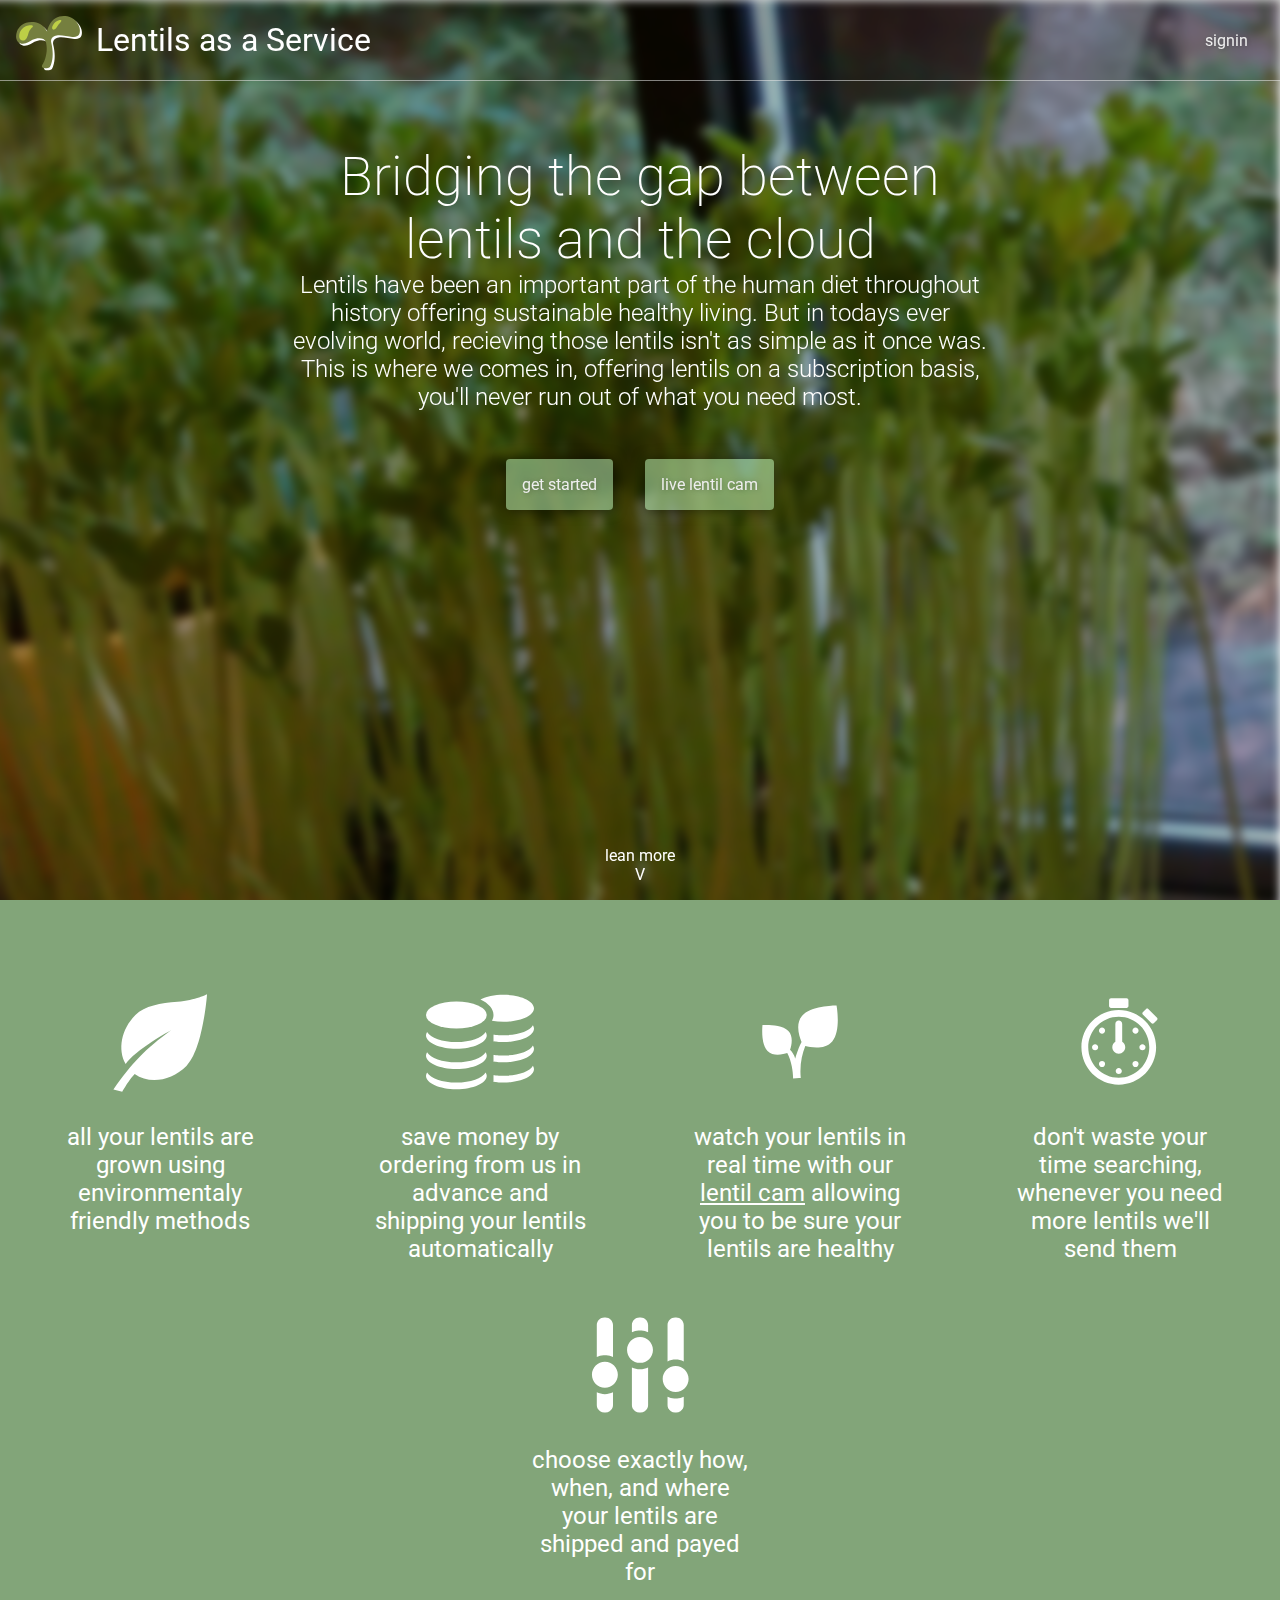
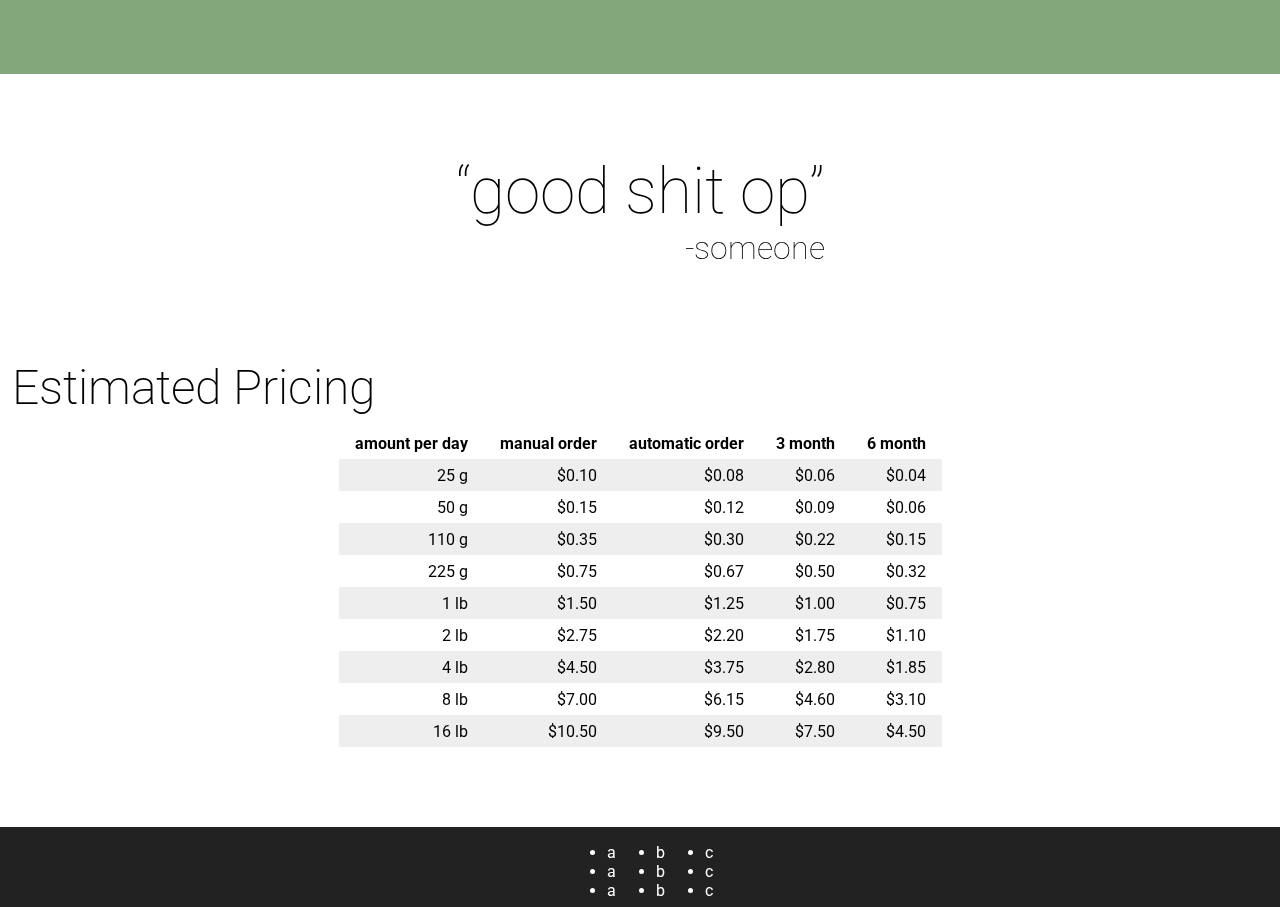
==== mockups/index.html @ 99c52740 "heh, do these numbers even make senses?" ====
<html>
<head>
	<title>lentils as a service</title>
	<link rel="stylesheet" type="text/css" href="style.css">
    <meta content='width=device-width, initial-scale=1.0, maximum-scale=1.0, user-scalable=0' name='viewport'/>
	<script src='http://127.0.0.1:9001/js/socket.js'></script>
   <link href='https://fonts.googleapis.com/css?family=Roboto:400,300,100' rel='stylesheet' type='text/css'>
</head>
<body>
    <div class="background-image"></div>
	<div id="top-section">
		<div id="title-bar">
			<img src="logo.svg" id="title-bar-logo"/>
			<div id="title-bar-text">Lentils as a Service</div>
            <a href="/signup" class="link-button button-clear right-button">signin</a>
		</div>
		<div id="mission-statement" class="centered-statement">Bridging the gap between lentils and the cloud</div>
		<div id="sub-mission-statement" class="centered-statement right-button">
            Lentils have been an important part of the human diet throughout history offering sustainable healthy living.
            But in todays ever evolving world, recieving those lentils isn't as simple as it once was. This is where we comes in,
            offering lentils on a subscription basis, you'll never run out of what you need most.
        </div>
		<div class="centered-button-wrapper">
			<a href="/signup" class="link-button">get started</a>
            <a href="/signup" class="link-button">live lentil cam</a>
		</div>
		<div id="more-info-indicator">
			<a href="#more" class="plain-link">
				<div>lean more</div>V
			</a>
		</div>
	</div>
    <a name="more"></a>
    <div id="more-info" class="page-section">
        <div class="info-item">
            <img src="leaf.svg" class="info-item-icon"/>
            <div>
                all your lentils are grown using environmentaly friendly methods
            </div>
        </div>
        <div class="info-item">
            <img src="money.svg" class="info-item-icon"/>
            <div>save money by ordering from us in advance and shipping your lentils automatically</div>
        </div>
        <div class="info-item">
            <img src="sprout.svg" class="info-item-icon"/>
            <div>
                watch your lentils in real time with our
                <a href="cam">lentil cam</a> allowing you to be sure your lentils are healthy
            </div>
        </div>
        <div class="info-item">
            <img src="time.svg" class="info-item-icon"/>
            <div>
                don't waste your time searching, whenever you need more lentils we'll send them
            </div>
        </div>
         <div class="info-item">
            <img src="options.svg" class="info-item-icon"/>
            <div>
                choose exactly how, when, and where your lentils are shipped and payed for 
            </div>
        </div>
    </div>
    <div id="page-quote" class="page-section">
        <div class="quote">
            <div class="quote-text">good shit op</div>
            <div class="quote-attrib">someone</div>
        </div>
    </div>
    <div id="page-pricing" class="page-section">
        <div class="page-section-title">Estimated Pricing</div>
        <table>
            <tr>
                <th>amount per day</th>
                <th>manual order</th>
                <th>automatic order</th>
                <th>3 month</th>
                <th>6 month</th>
            </tr>
            <tr>
                <td>25 g</td>
                <td>$0.10</td>
                <td>$0.08</td>
                <td>$0.06</td>
                <td>$0.04</td>
            </tr>
            <tr>
                <td>50 g</td>
                <td>$0.15</td>
                <td>$0.12</td>
                <td>$0.09</td>
                <td>$0.06</td>
            </tr>
             <tr>
                <td>110 g</td>
                <td>$0.35</td>
                <td>$0.30</td>
                <td>$0.22</td>
                <td>$0.15</td>
            </tr>
            <tr>
                <td>225 g</td>
                <td>$0.75</td>
                <td>$0.67</td>
                <td>$0.50</td>
                <td>$0.32</td>
            </tr>
            <tr>
                <td>1 lb</td>
                <td>$1.50</td>
                <td>$1.25</td>
                <td>$1.00</td>
                <td>$0.75</td>
            </tr>
            <tr>
                <td>2 lb</td>
                <td>$2.75</td>
                <td>$2.20</td>
                <td>$1.75</td>
                <td>$1.10</td>
            </tr>
            <tr>
                <td>4 lb</td>
                <td>$4.50</td>
                <td>$3.75</td>
                <td>$2.80</td>
                <td>$1.85</td>
            </tr>
            <tr>
                <td>8 lb</td>
                <td>$7.00</td>
                <td>$6.15</td>
                <td>$4.60</td>
                <td>$3.10</td>
            </tr>
             <tr>
                <td>16 lb</td>
                <td>$10.50</td>
                <td>$9.50</td>
                <td>$7.50</td>
                <td>$4.50</td>
            </tr>
        </table>
    </div>
    <div id="footer">
        <ul>
            <li>a</li>
             <li>a</li>
             <li>a</li>
        </ul>
        <ul>
            <li>b</li>
             <li>b</li>
             <li>b</li>
        </ul>
        <ul>
            <li>c</li>
             <li>c</li>
             <li>c</li>
        </ul>
    </div>
</body>
</html>
---- mockups/style.css ----
body{
	margin: 0;
    font-size: 12pt;
    font-family: 'Roboto', sans-serif;
}

a{
    color: white;
}

#top-section{
    height: 100%;
}

#title-bar{
    height: 5em;
	background:  rgba(0, 0, 0, 0.14);
    display: flex;
    align-items: center;
    
    border-bottom-style: solid;
    border-color: rgba(255, 255, 255, .5);
    border-width: 1px;
    margin-bottom: 4em;
}

#title-bar-logo{
    height: 4em;
    margin: 1em;
    filter: drop-shadow(2px 2px 0px rgb(255, 255, 255));
    -webkit-filter: drop-shadow(2px 2px 0px rgb(255, 255, 255));
}

#title-bar-text{
    font-size: 2em;
    color: #fff;
}

.background-image{
    background-image: linear-gradient( rgba(0, 0, 0, 0.3), rgba(0, 0, 0, 0.3) ), url(bg_lentils.jpg);
    background-position: left;
    filter: blur(5px);
    -webkit-filter: blur(5px);
    
    /*width: 100%;
    height: 100%;*/
    top: 0;
    bottom: 0;
    left: -1em;
    right: 0em;
    bottom: -1em;
    position: fixed;
    z-index: -1;
}

.centered-statement{
    color: white;
    text-align: center;
    max-width: 700px;
    margin-left: auto;
    margin-right: auto;
}

#mission-statement{
    font-size: 3.4em;
    font-weight: 200;
}

#sub-mission-statement{
    font-size: 1.5em;
    font-weight: 300;
}

.link-button{
    background: rgba(197, 255, 197, 0.49);
    border-radius: 4px;
    padding: 1em;
    text-decoration: none;
    color: #eee;
    transition: box-shadow .3s, background .3s;
    box-shadow: 0 0 13px rgba(0, 0, 0, .5);
    text-shadow: 1px 1px 5px rgba(0, 0, 0, .25);
    margin: 1em;
}

.link-button:hover{
    background: rgb(149, 211, 149);
    color: #fff;
    box-shadow: 5px 5px 15px rgba(0, 0, 0, .8);
}

.button-clear{
    box-shadow: none;
    background: none;
}

.button-clear:hover{
    box-shadow: none;
    background: rgba(255, 255, 255, .1);
}

.right-button{
    margin-left: auto;
}

.centered-button-wrapper{
    margin-top: 1em;
    width: 100%;
    display: flex;
    justify-content: center;
    margin-top: 2em;
}

#more-info-indicator{
    position: absolute;
    bottom: 1em;
    right: 0;
    left: 0;
    
    text-align: center;
    color: #fff;
}

.plain-link{
    color: #fff;
    text-decoration: none;
}

.page-section{
    position: relative;
    width: 100%;
    display: flex;
    justify-content: space-around;
    flex-wrap: wrap;
    padding-top: 4em;
    padding-bottom: 4em;
}

.page-section-title{
    position: absolute;
    top: 0;
    left: 0;
    font-size: 3em;
    font-weight: 200;
    margin: .25em;
}

#more-info{
    background: #82a579;
}

.info-item{
    margin: 1em;
    text-align: center;
    width: 9em;
    font-size: 1.5em;
    color: #fff;
}

#page-quote{
    background: rgba(255, 255, 255, .6);
}

.info-item-icon{
    width: 50%;
}

.quote{
    font-weight: 100;
    max-width: 50em;
    margin: 1em;
}

.quote-text{
    font-size: 4em;
    text-align: center;
}

.quote-text:before{
    content: "\201C";
}

.quote-text:after{
    content: "\201D";
}

.quote-attrib{
    text-align: right;
    font-size: 2em;
}

table{
    margin: 1em;
    border-collapse: collapse;
}

td, th{
    padding-left: 1em;
    padding-right: 1em;
}

td{
    text-align: right;
}

tr{
    height: 2em;
}

tr:nth-child(odd){
    background: #fff;
}

tr:nth-child(even){
    background: #eee;
}

.quote-attrib:before{
    content: "-";
}

#page-pricing{
    background: white;
}

#footer{
    height: 5em;
    background: #222;
    color: #fff;
    display: flex;
    justify-content: center;
}
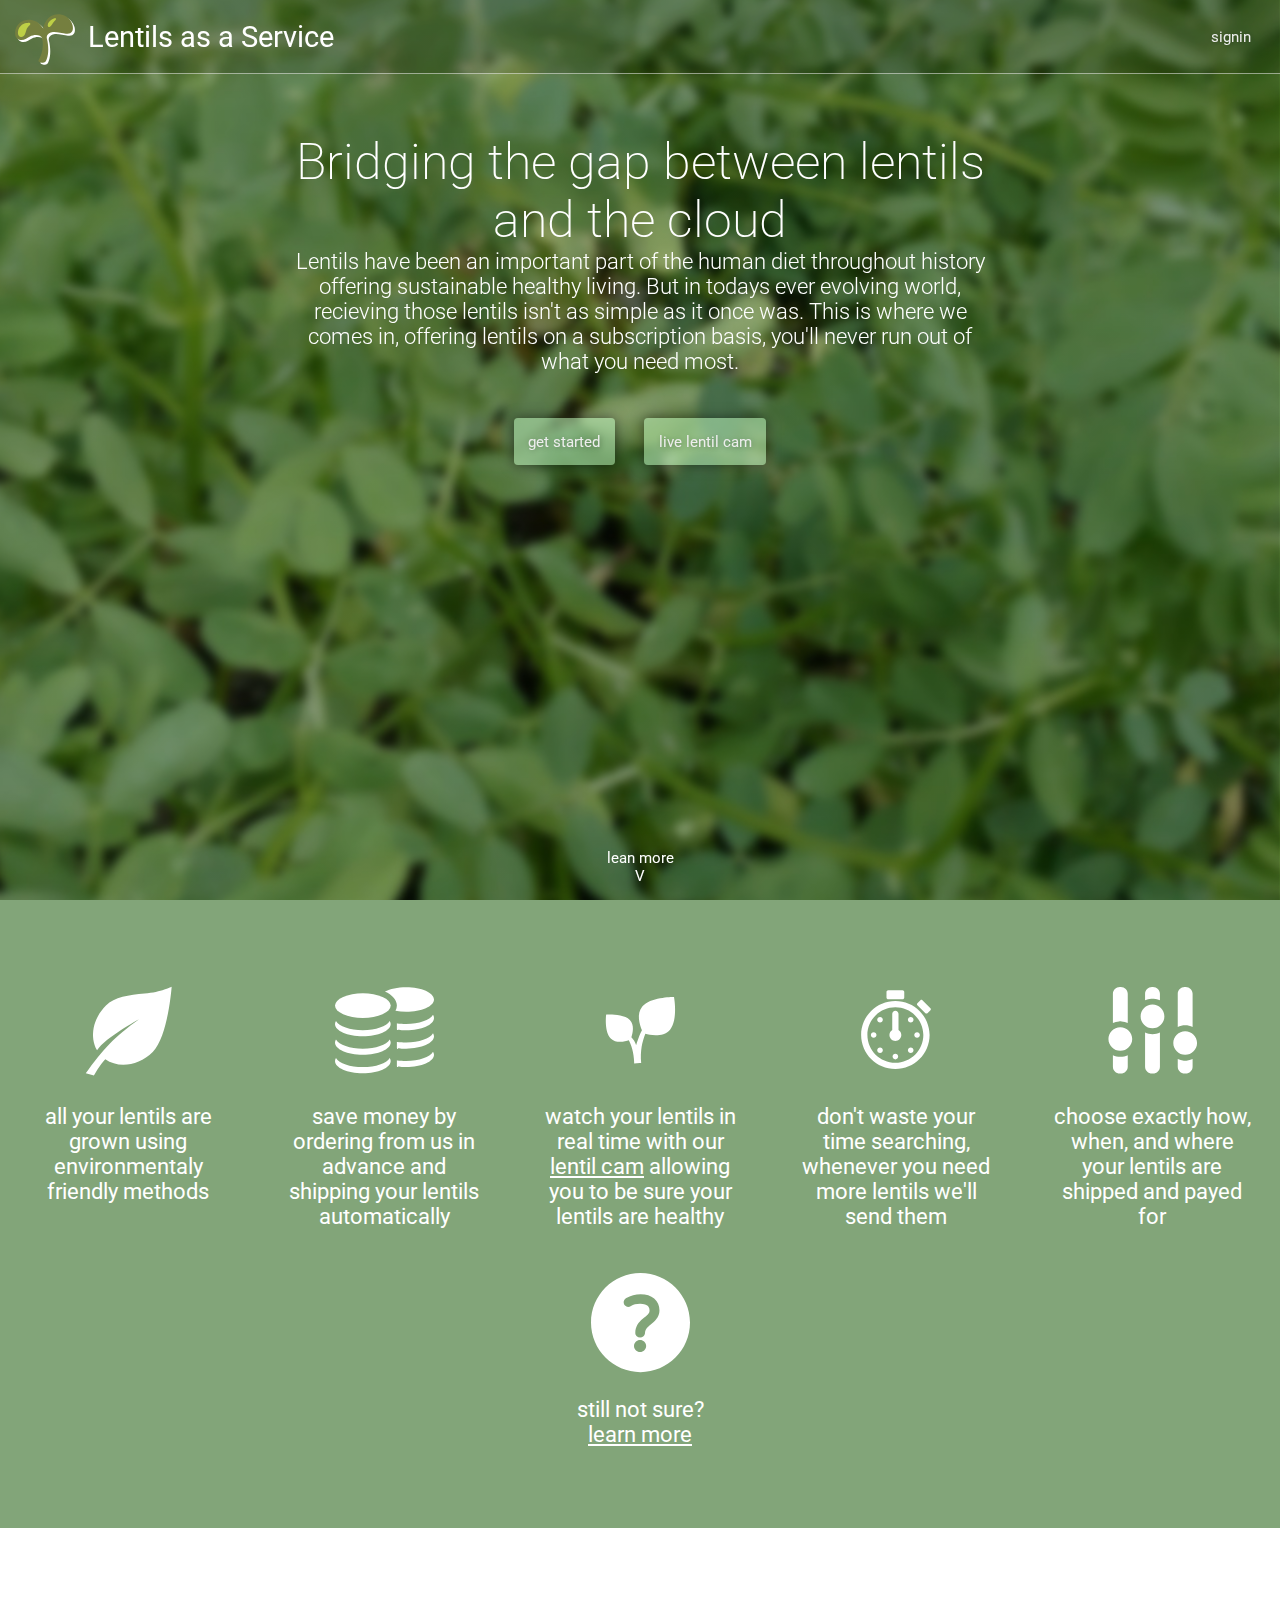
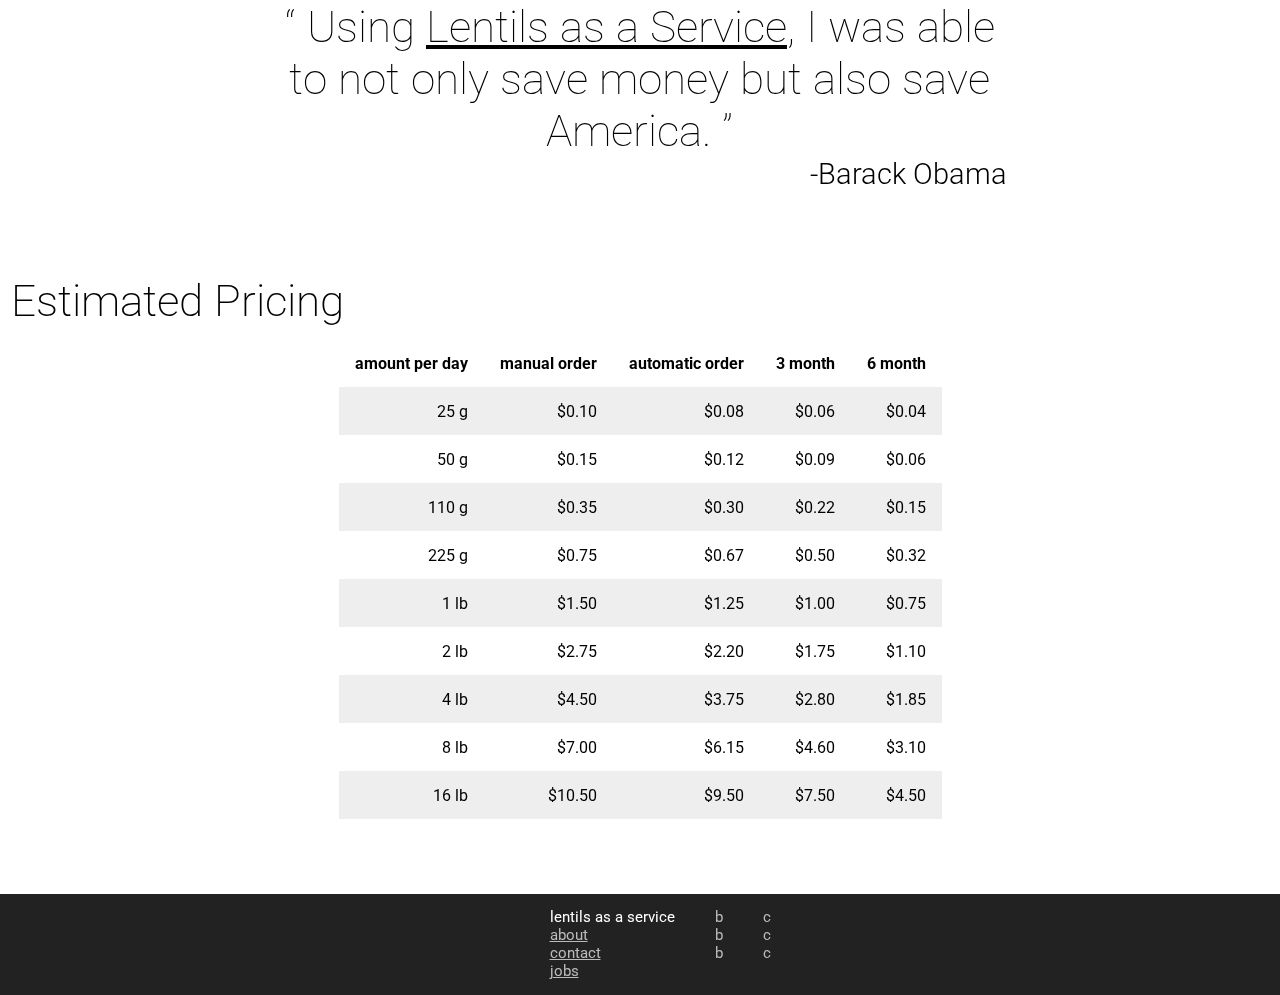
==== commit b38a8930: "mockuppppp" ====
--- a/mockups/index.html
+++ b/mockups/index.html
@@ -9,6 +9,7 @@
 <body>
     <div class="background-image"></div>
 	<div id="top-section">
+        <a name="top"></a>
 		<div id="title-bar">
 			<img src="logo.svg" id="title-bar-logo"/>
 			<div id="title-bar-text">Lentils as a Service</div>
@@ -61,11 +62,20 @@
                 choose exactly how, when, and where your lentils are shipped and payed for 
             </div>
         </div>
+        <div class="info-item">
+            <img src="more.svg" class="info-item-icon"/>
+            <div>
+                still not sure?<br/><a href="/about">learn more</a>
+            </div>
+        </div>
     </div>
     <div id="page-quote" class="page-section">
         <div class="quote">
-            <div class="quote-text">good shit op</div>
-            <div class="quote-attrib">someone</div>
+            <div class="quote-text">
+                Using <a href="#top">Lentils as a Service</a>,  I was able to not only save money
+                but also save America.
+            </div>
+            <div class="quote-attrib">Barack Obama</div>
         </div>
     </div>
     <div id="page-pricing" class="page-section">
@@ -145,19 +155,20 @@
     </div>
     <div id="footer">
         <ul>
-            <li>a</li>
-             <li>a</li>
-             <li>a</li>
+            lentils as a service
+            <li><a href="/about">about</a></li>
+            <li><a href="mailto:contact@lentilsasaservice.com">contact</a></li>
+            <li><a href="/obs">jobs</a></li>
         </ul>
         <ul>
             <li>b</li>
-             <li>b</li>
-             <li>b</li>
+            <li>b</li>
+            <li>b</li>
         </ul>
         <ul>
             <li>c</li>
-             <li>c</li>
-             <li>c</li>
+            <li>c</li>
+            <li>c</li>
         </ul>
     </div>
 </body>
--- a/mockups/style.css
+++ b/mockups/style.css
@@ -1,15 +1,17 @@
-body{
+body, html{
 	margin: 0;
-    font-size: 12pt;
+    font-size: 11pt;
     font-family: 'Roboto', sans-serif;
+    height: 100%;
+    min-height: 100%;
 }
 
 a{
-    color: white;
+    color: inherit;
 }
 
 #top-section{
-    height: 100%;
+    min-height: 100%;
 }
 
 #title-bar{
@@ -37,10 +39,9 @@
 }
 
 .background-image{
-    background-image: linear-gradient( rgba(0, 0, 0, 0.3), rgba(0, 0, 0, 0.3) ), url(bg_lentils.jpg);
-    background-position: left;
-    filter: blur(5px);
-    -webkit-filter: blur(5px);
+    /*background-image: linear-gradient( rgba(0, 0, 0, 0.3), rgba(0, 0, 0, 0.3) ), url(bg_lentils.jpg);*/
+    background-image: linear-gradient( rgba(0, 0, 0, 0.3), rgba(0, 0, 0, 0.3) ), url(bg_blur02.jpg);
+    background-position: center;
     
     /*width: 100%;
     height: 100%;*/
@@ -59,6 +60,8 @@
     max-width: 700px;
     margin-left: auto;
     margin-right: auto;
+    padding-left:  0.5em;
+    padding-right:  0.5em;
 }
 
 #mission-statement{
@@ -172,7 +175,7 @@
 }
 
 .quote-text{
-    font-size: 4em;
+    font-size: 3em;
     text-align: center;
 }
 
@@ -186,6 +189,7 @@
 
 .quote-attrib{
     text-align: right;
+    font-weight: 300;
     font-size: 2em;
 }
 
@@ -204,7 +208,7 @@
 }
 
 tr{
-    height: 2em;
+    height: 3em;
 }
 
 tr:nth-child(odd){
@@ -223,10 +227,27 @@
     background: white;
 }
 
+@media (max-width: 450px) {
+    #page-pricing{
+        display: none;
+    }
+    
+    #title-bar-text{
+        display: none;
+    }
+     #more-info-indicator{
+        display: none;
+    }
+}
+
 #footer{
-    height: 5em;
     background: #222;
     color: #fff;
     display: flex;
     justify-content: center;
+}
+
+li{
+    list-style: none;
+    color: #bbb;
 }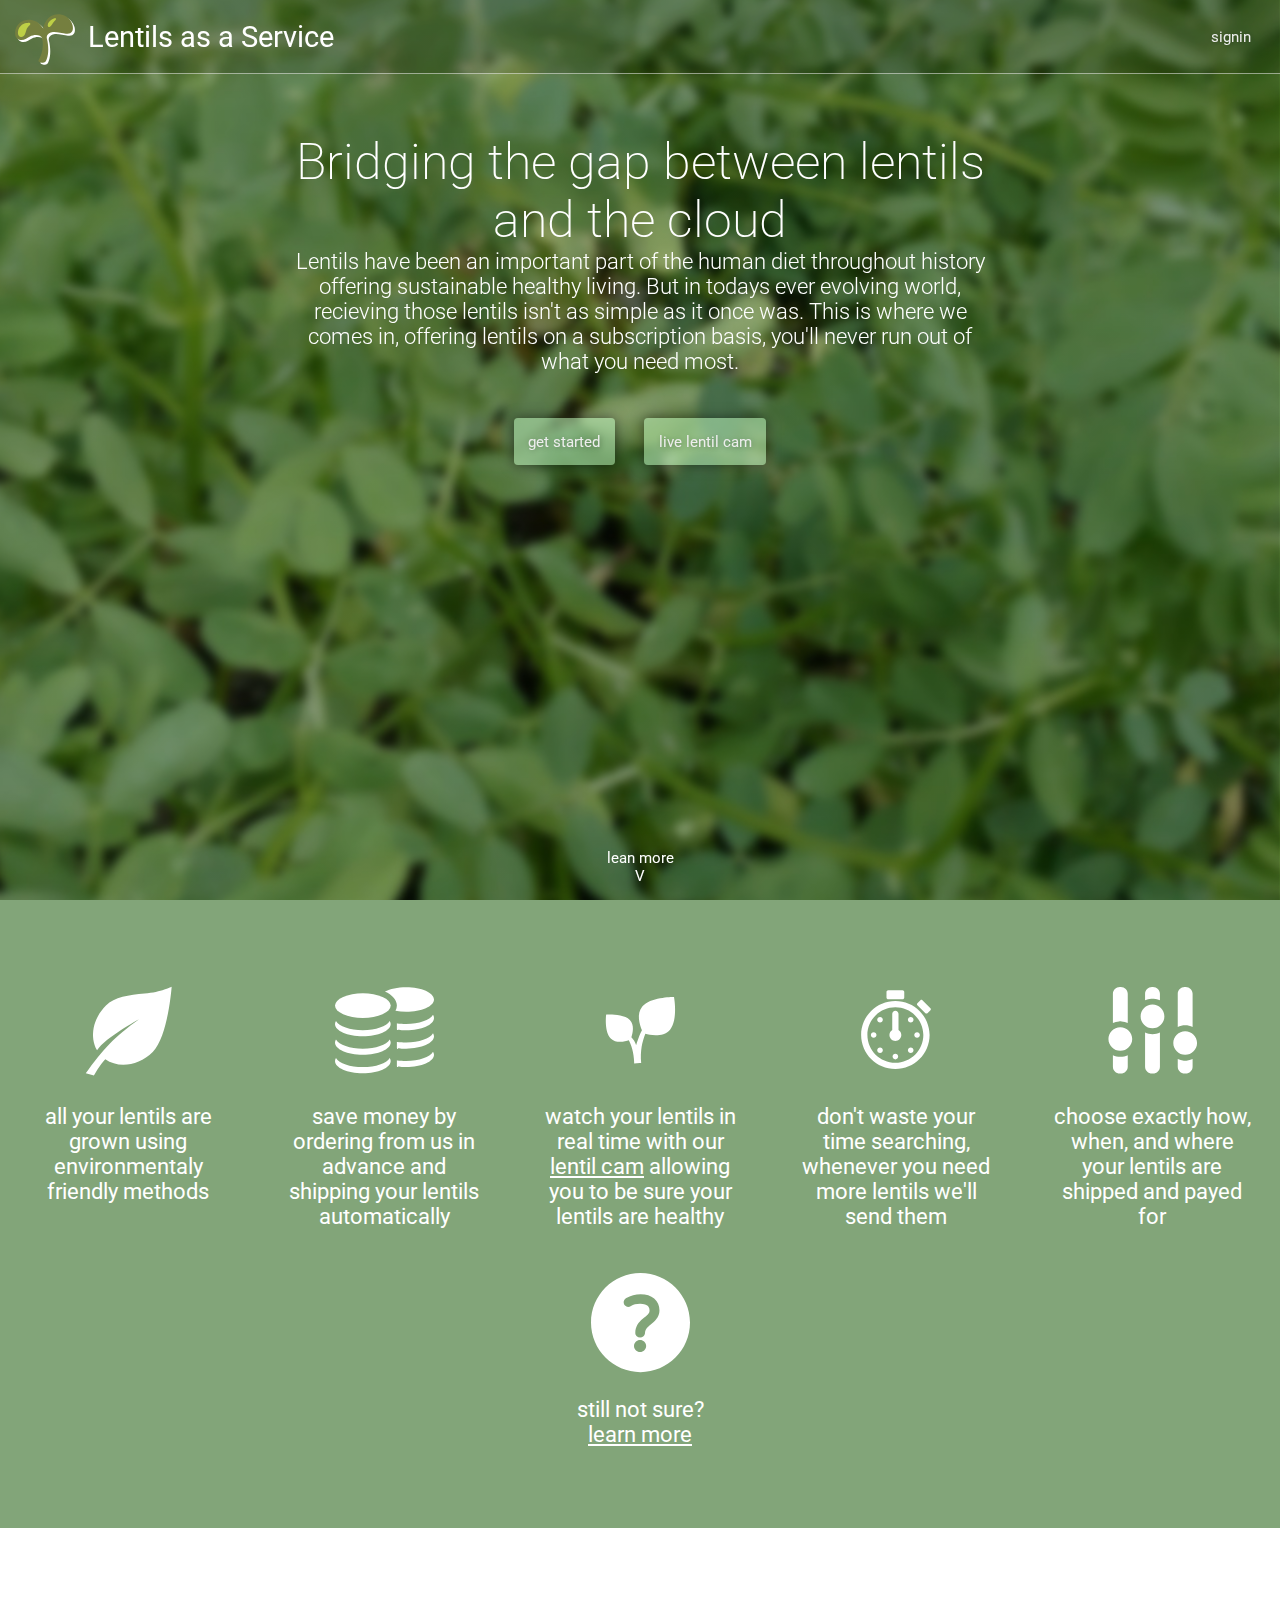
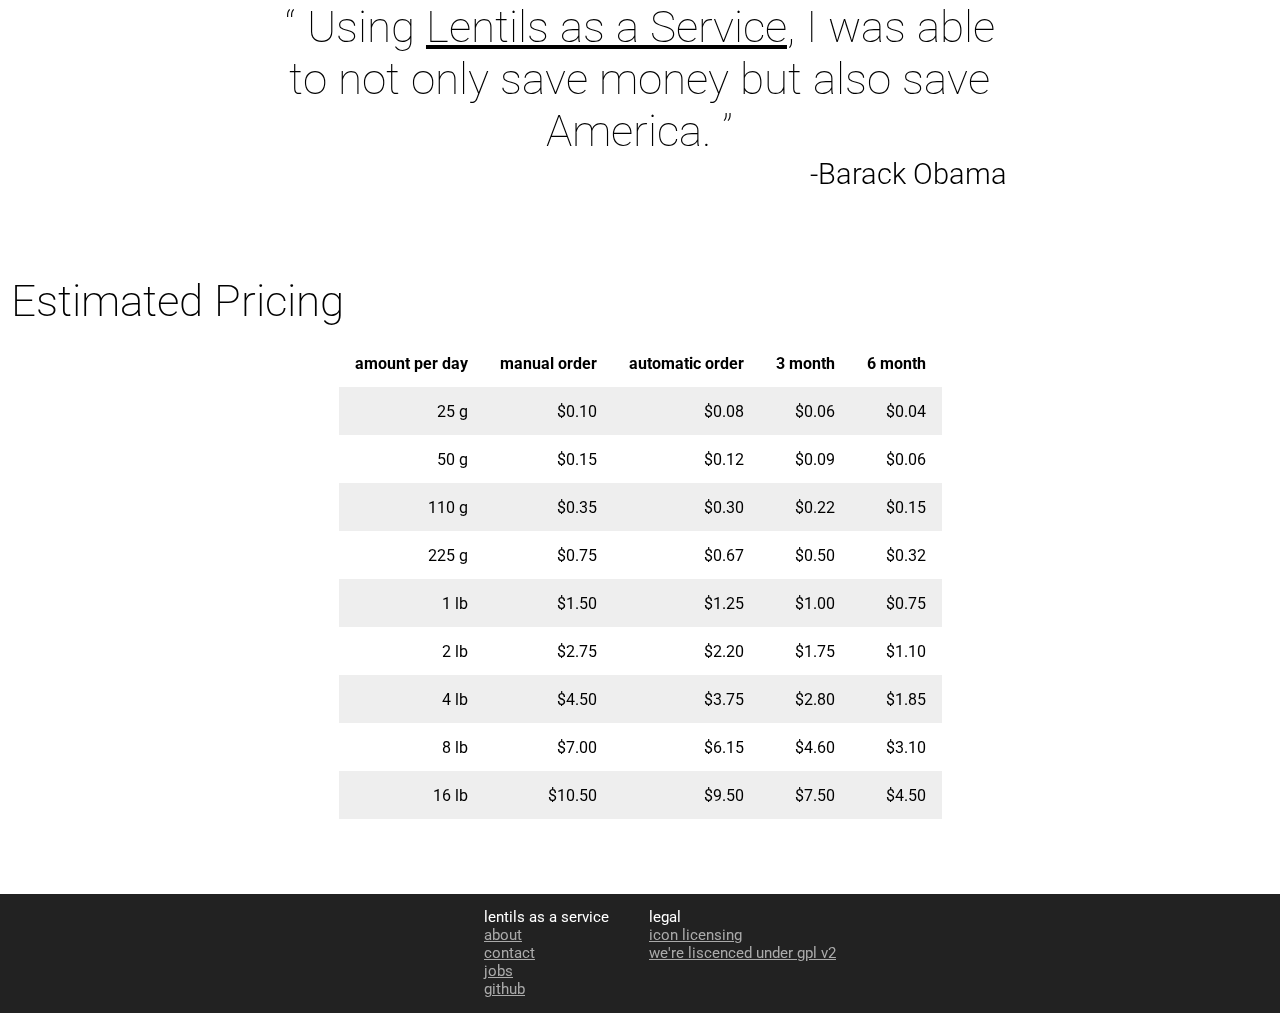
==== commit 133ba434: "footer" ====
--- a/mockups/index.html
+++ b/mockups/index.html
@@ -159,16 +159,13 @@
             <li><a href="/about">about</a></li>
             <li><a href="mailto:contact@lentilsasaservice.com">contact</a></li>
             <li><a href="/obs">jobs</a></li>
+            <li><a href="https://github.com/turbio/lentils-as-a-service">github</a></li>
         </ul>
         <ul>
-            <li>b</li>
-            <li>b</li>
-            <li>b</li>
-        </ul>
-        <ul>
-            <li>c</li>
-            <li>c</li>
-            <li>c</li>
+            legal
+            <li><a href="lega">icon licensing</a></li>
+            <li><a href="https://github.com/turbio/lentils-as-a-service/blob/master/LICENSE">we're liscenced under gpl v2</a></li>
+            <li></li>
         </ul>
     </div>
 </body>
--- a/mockups/style.css
+++ b/mockups/style.css
@@ -249,5 +249,5 @@
 
 li{
     list-style: none;
-    color: #bbb;
+    color: #aaa;
 }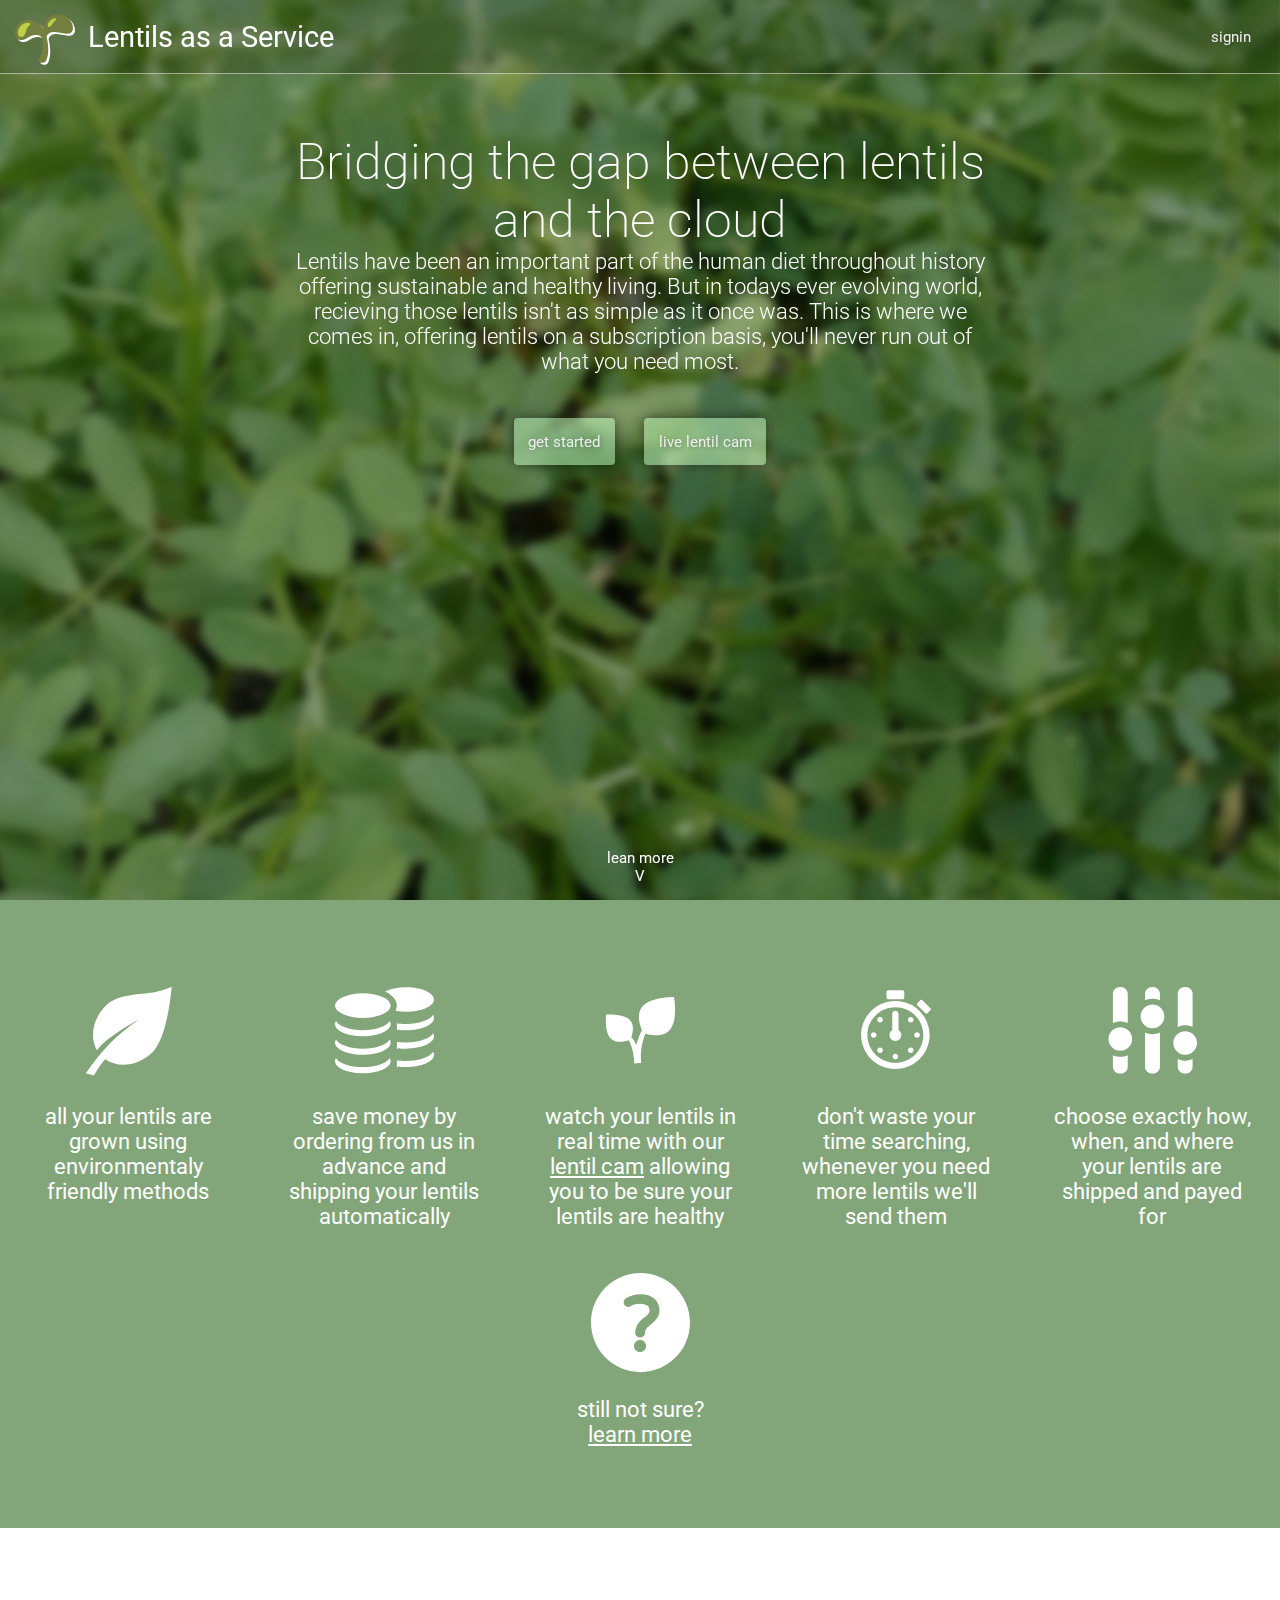
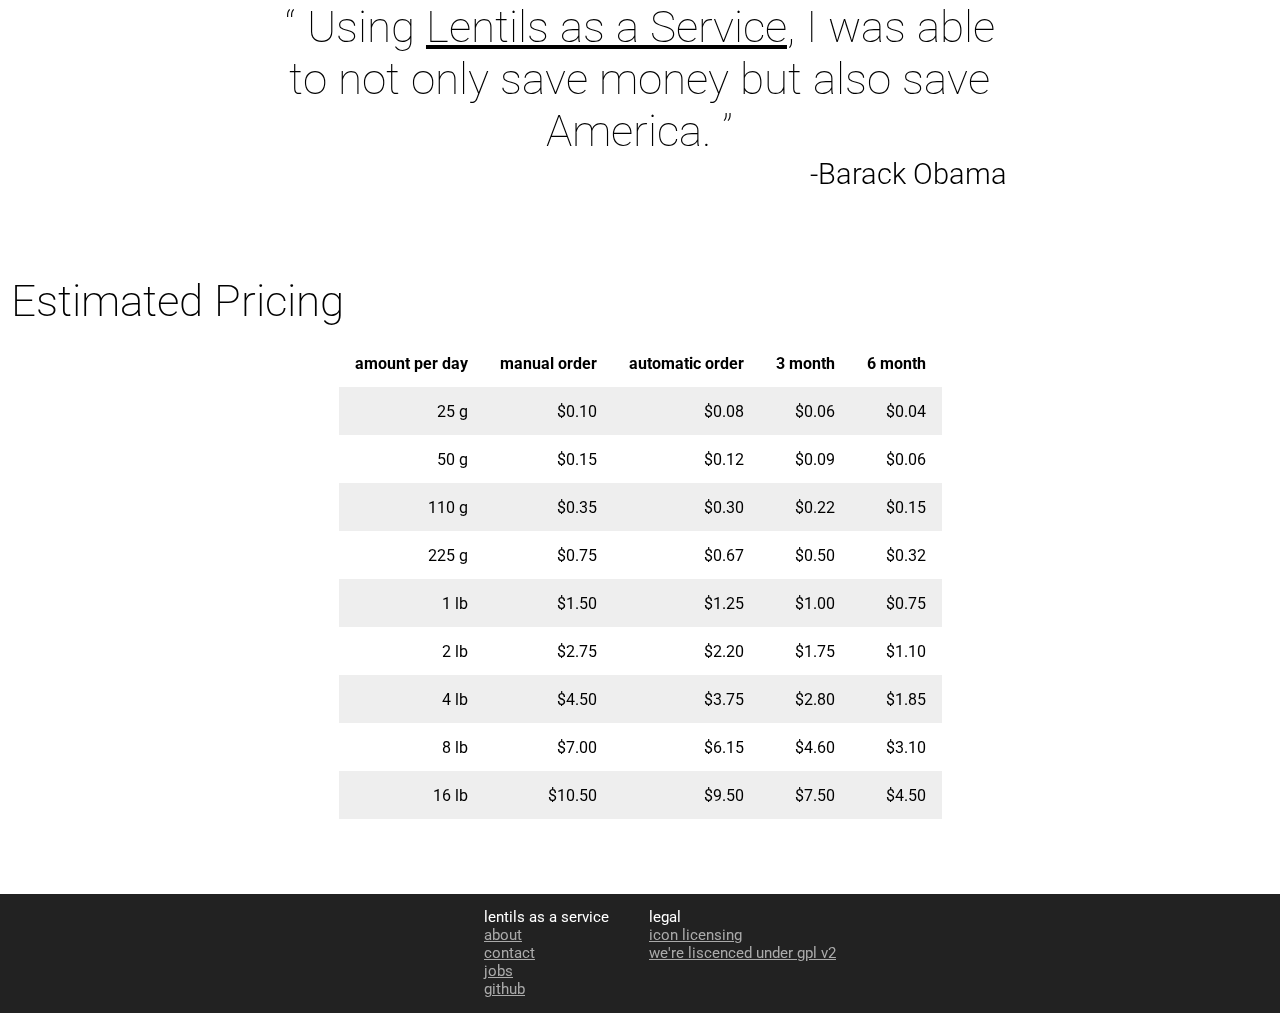
==== commit 3c489185: "grammar" ====
--- a/mockups/index.html
+++ b/mockups/index.html
@@ -17,7 +17,7 @@
 		</div>
 		<div id="mission-statement" class="centered-statement">Bridging the gap between lentils and the cloud</div>
 		<div id="sub-mission-statement" class="centered-statement right-button">
-            Lentils have been an important part of the human diet throughout history offering sustainable healthy living.
+            Lentils have been an important part of the human diet throughout history offering sustainable and healthy living.
             But in todays ever evolving world, recieving those lentils isn't as simple as it once was. This is where we comes in,
             offering lentils on a subscription basis, you'll never run out of what you need most.
         </div>
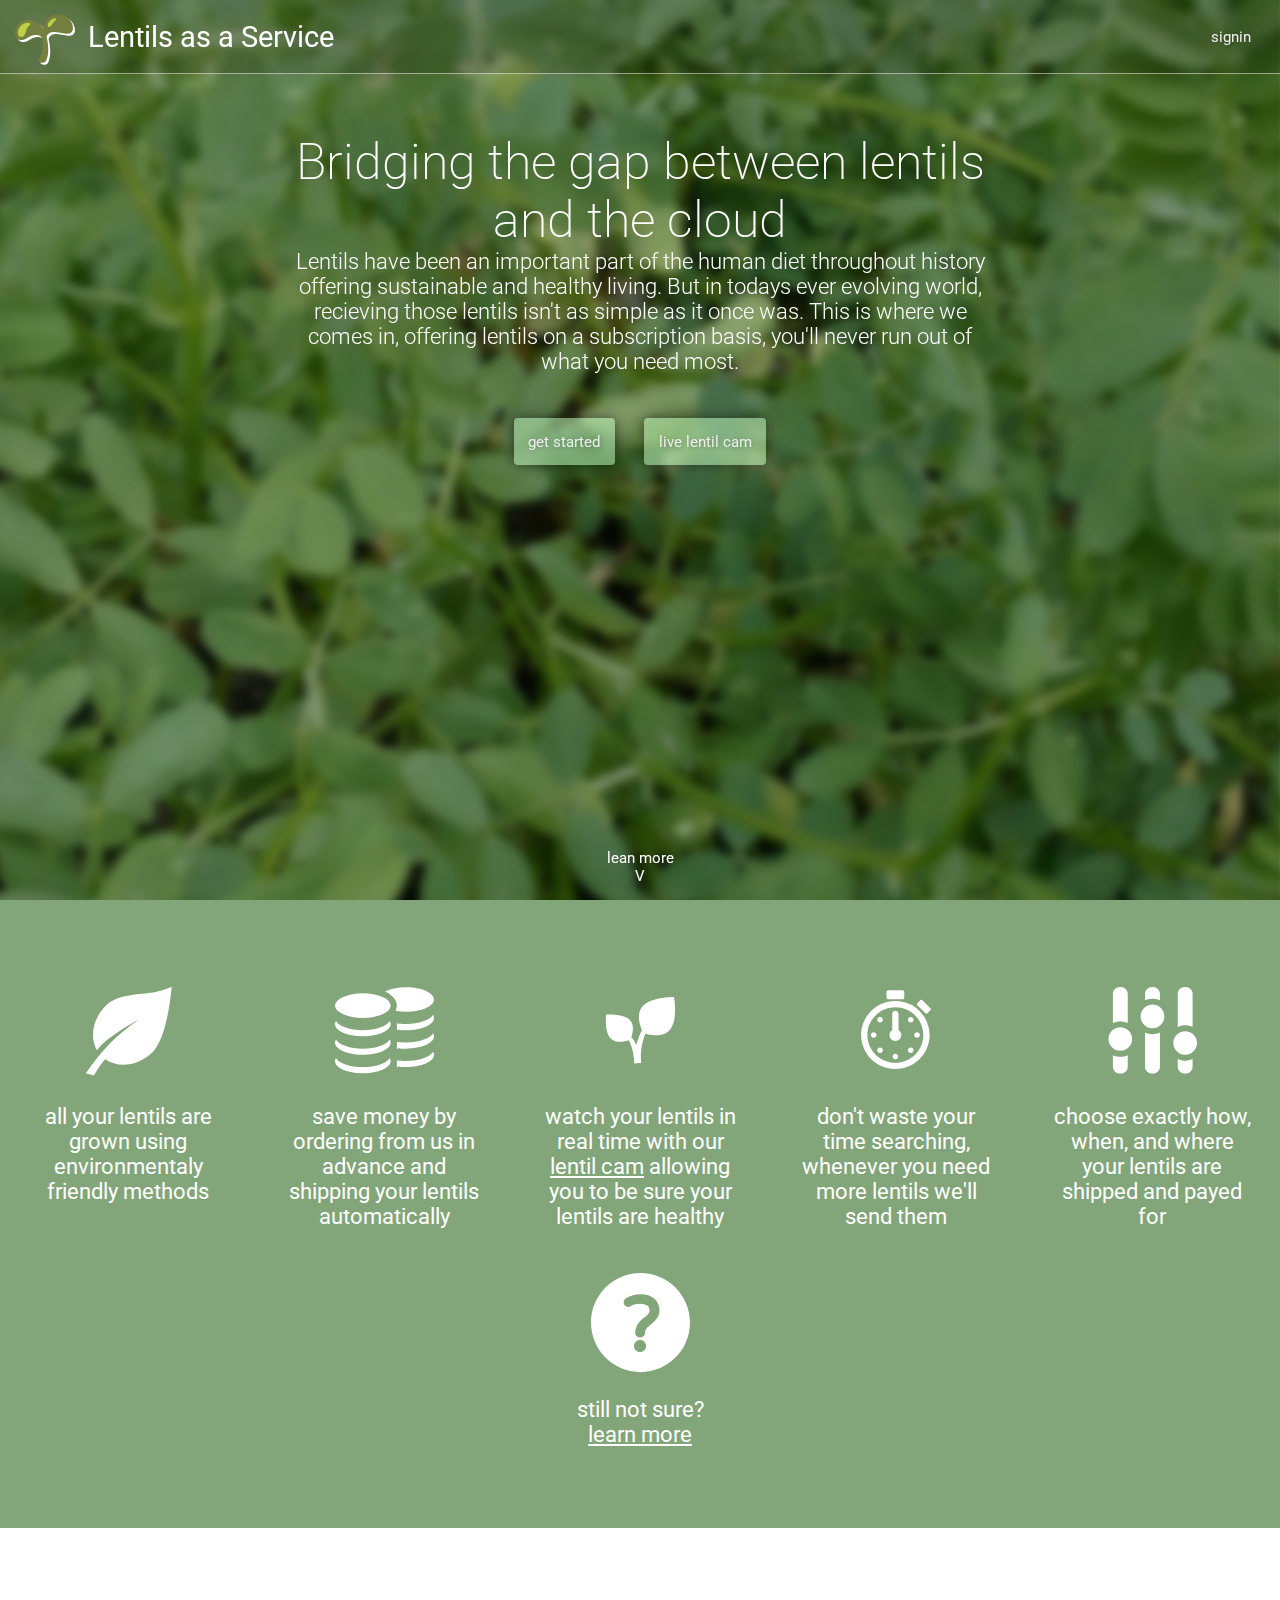
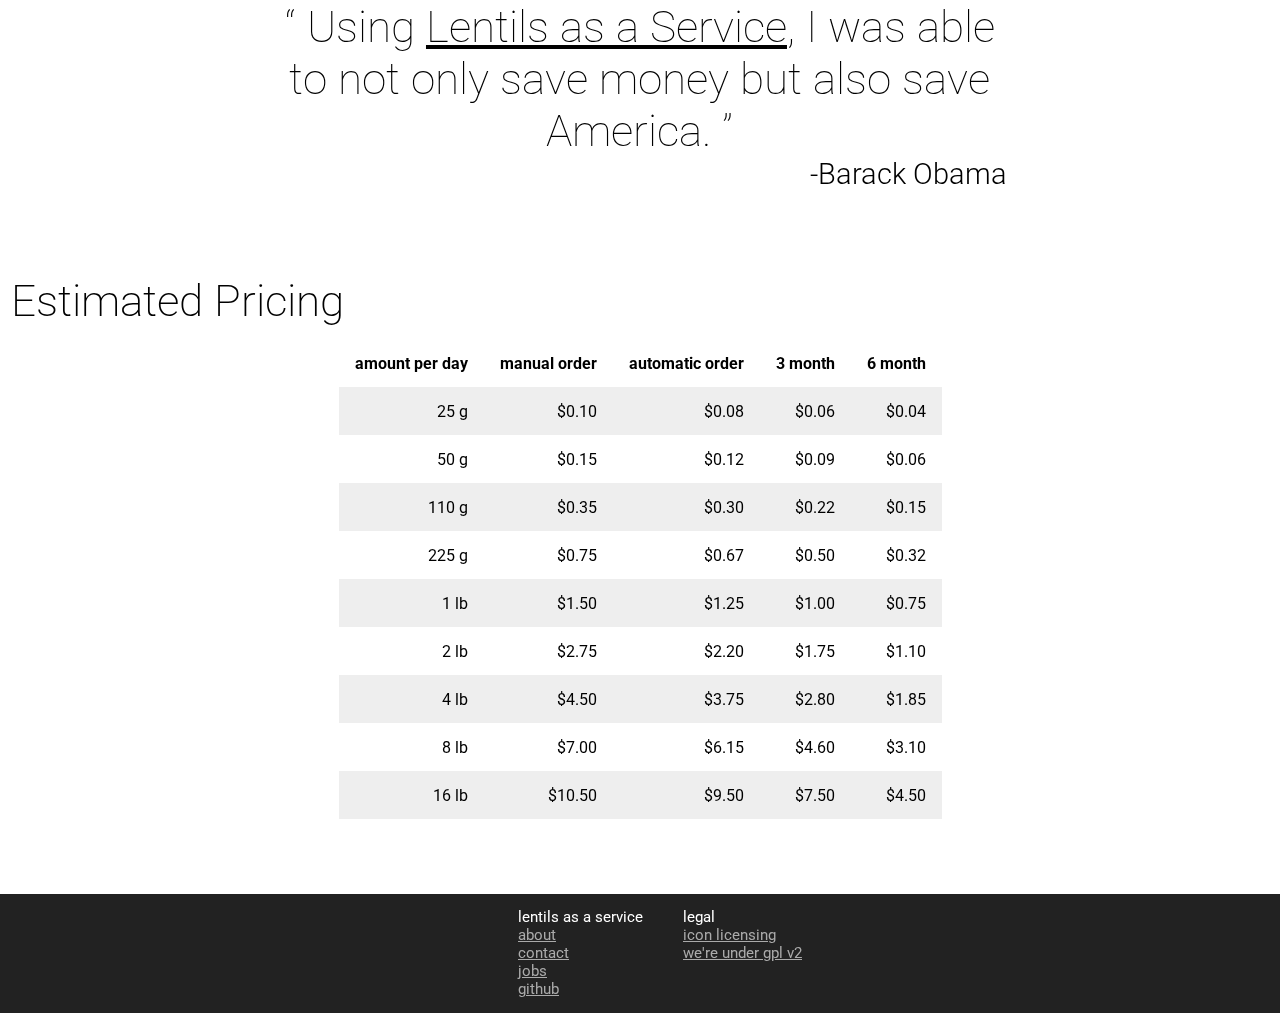
==== commit bb1a948e: "more small mockup changes" ====
--- a/mockups/index.html
+++ b/mockups/index.html
@@ -164,7 +164,7 @@
         <ul>
             legal
             <li><a href="lega">icon licensing</a></li>
-            <li><a href="https://github.com/turbio/lentils-as-a-service/blob/master/LICENSE">we're liscenced under gpl v2</a></li>
+            <li><a href="https://github.com/turbio/lentils-as-a-service/blob/master/LICENSE">we're under gpl v2</a></li>
             <li></li>
         </ul>
     </div>
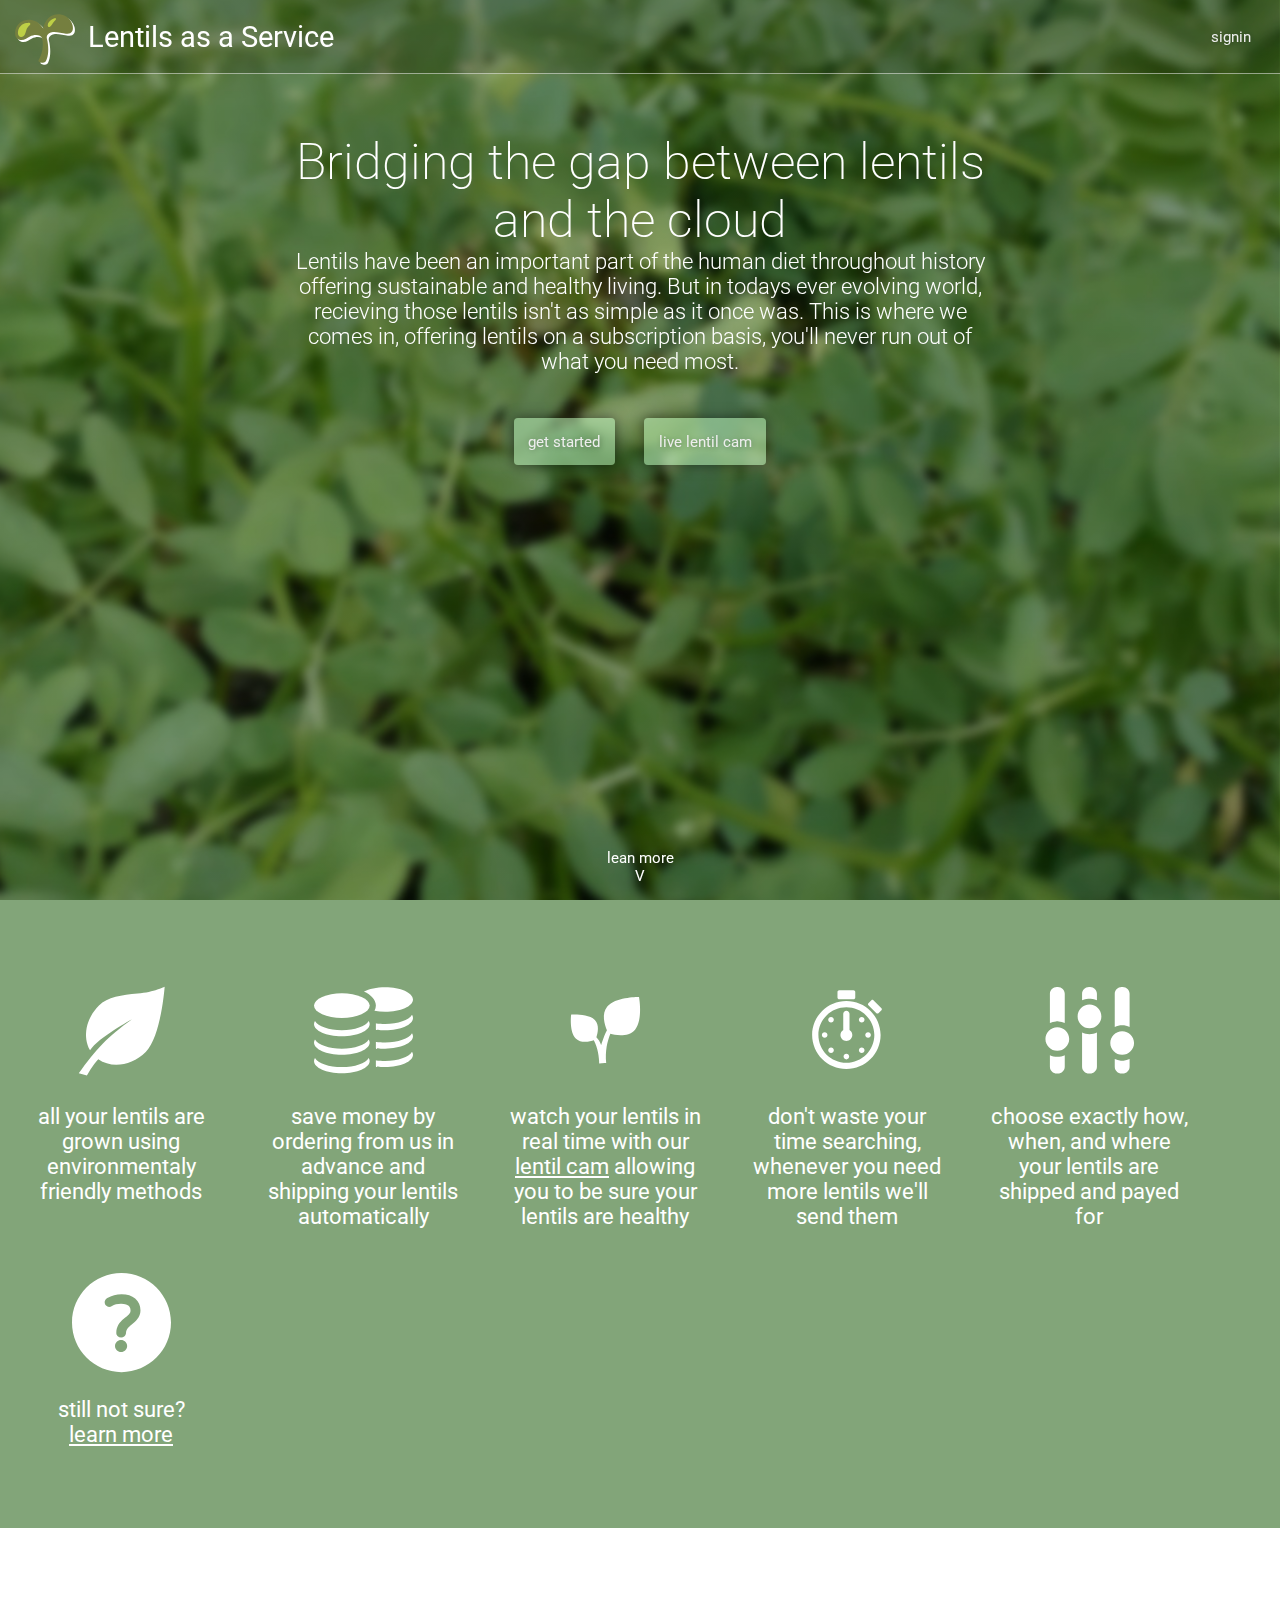
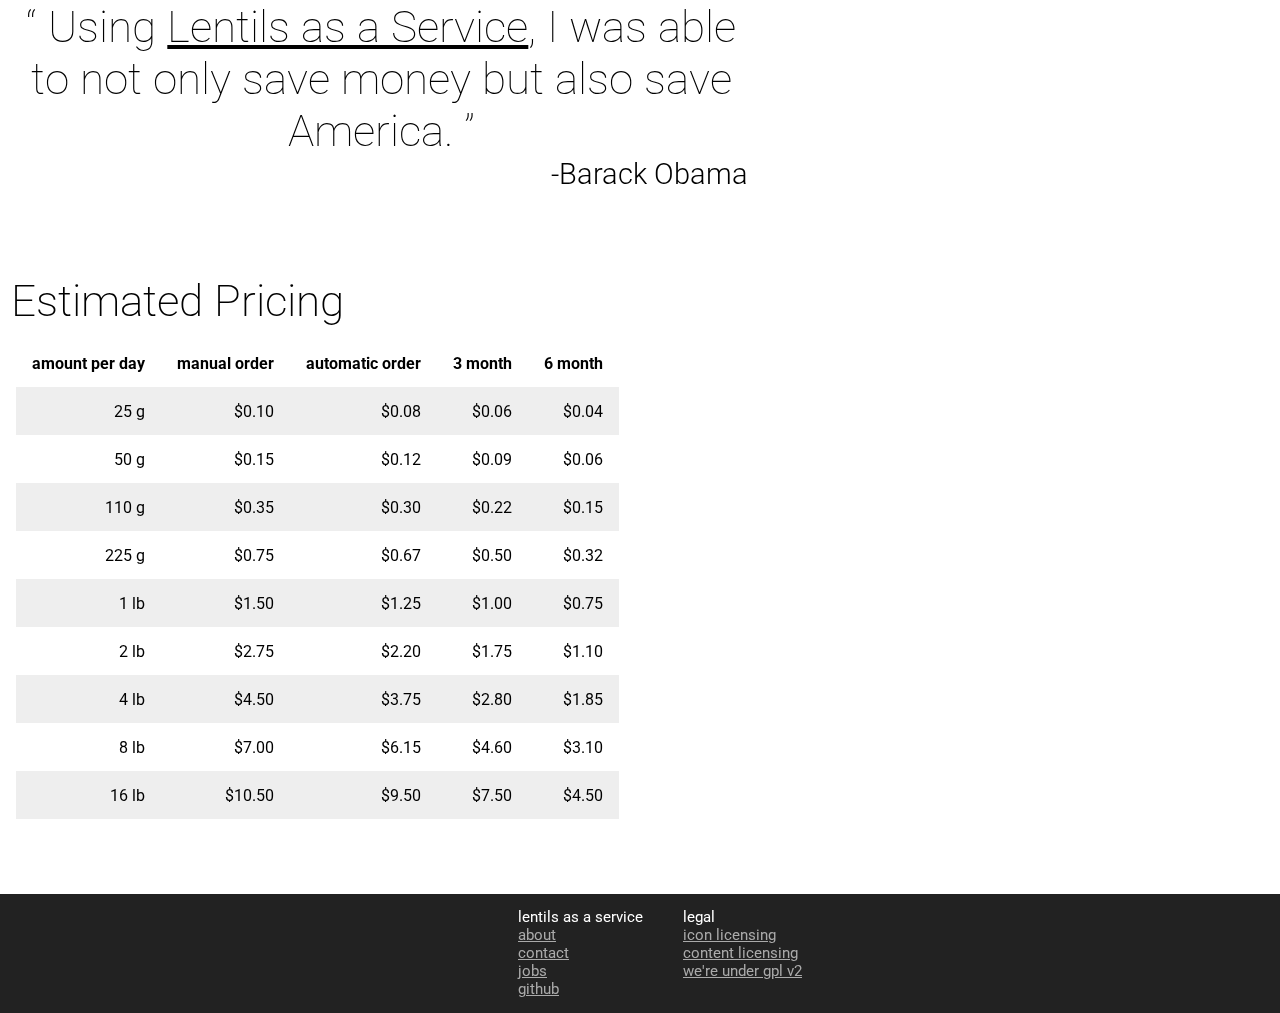
==== commit 4dc4c5db: "jobs page" ====
--- a/mockups/index.html
+++ b/mockups/index.html
@@ -158,12 +158,13 @@
             lentils as a service
             <li><a href="/about">about</a></li>
             <li><a href="mailto:contact@lentilsasaservice.com">contact</a></li>
-            <li><a href="/obs">jobs</a></li>
+            <li><a href="/jobs">jobs</a></li>
             <li><a href="https://github.com/turbio/lentils-as-a-service">github</a></li>
         </ul>
         <ul>
             legal
-            <li><a href="lega">icon licensing</a></li>
+            <li><a href="/legal#icon">icon licensing</a></li>
+            <li><a href="/legal#content">content licensing</a></li>
             <li><a href="https://github.com/turbio/lentils-as-a-service/blob/master/LICENSE">we're under gpl v2</a></li>
             <li></li>
         </ul>
--- a/mockups/style.css
+++ b/mockups/style.css
@@ -133,7 +133,7 @@
     position: relative;
     width: 100%;
     display: flex;
-    justify-content: space-around;
+    /* justify-content: space-around; */
     flex-wrap: wrap;
     padding-top: 4em;
     padding-bottom: 4em;
@@ -250,4 +250,42 @@
 li{
     list-style: none;
     color: #aaa;
+}
+
+.page-article{
+    background: #eee;
+    text-align: left;
+    margin-left: auto;
+    margin-right: auto;
+    max-width: 35em;
+    padding: 1em;
+    font-size: 1.5em;
+    margin-bottom: 1em;
+}
+
+.page-article-title{
+    font-size: 2em;
+    font-weight: 200;
+}
+
+.job-opening{
+    font-size: 1.5em;
+    background: #ddd;
+    padding: .25em;
+    margin: .25em;
+    border-radius: 5px;
+    border-style: solid;
+    border-width: 1px;
+    border-color: #ccc;
+    color: #444;
+}
+
+.job-opening:before{
+    content: "lentil ";
+}
+
+hr{
+    border: 0;
+    background: rgba(0, 0, 0, .5);
+    height: 1px;
 }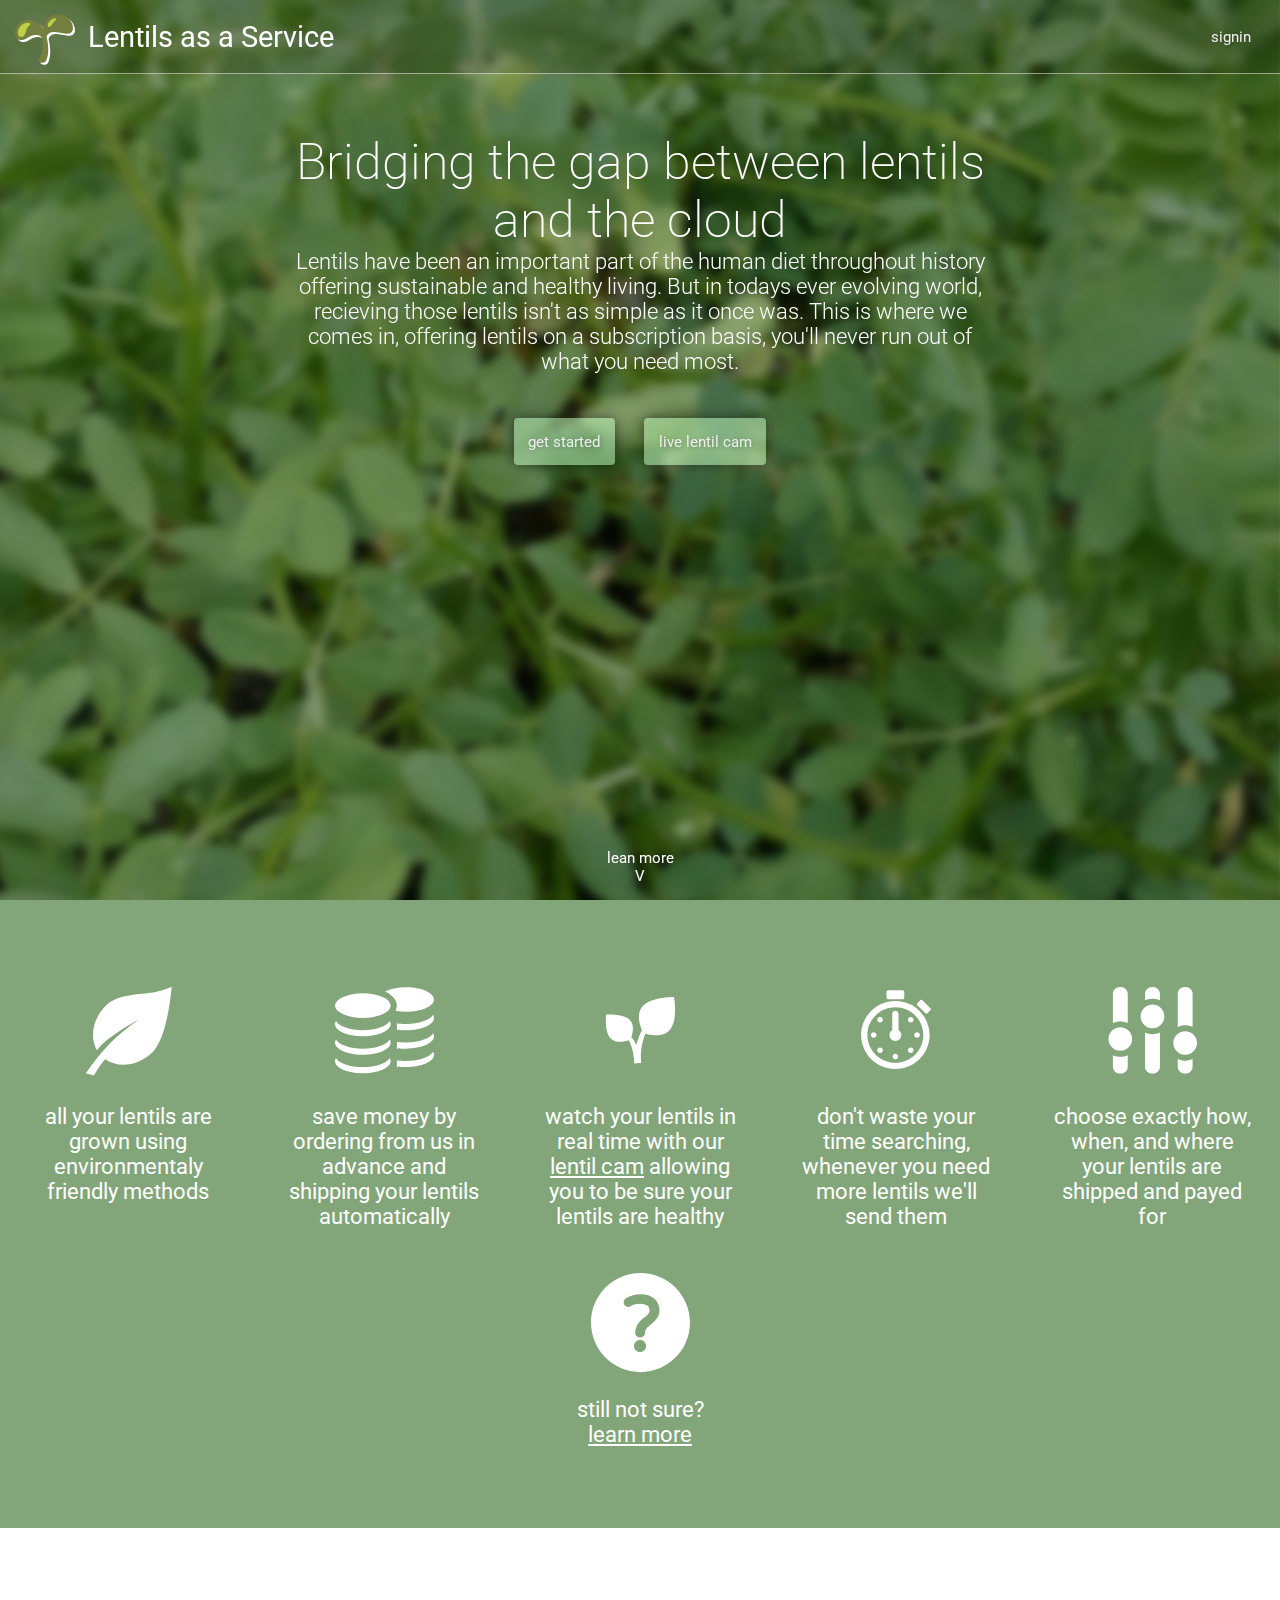
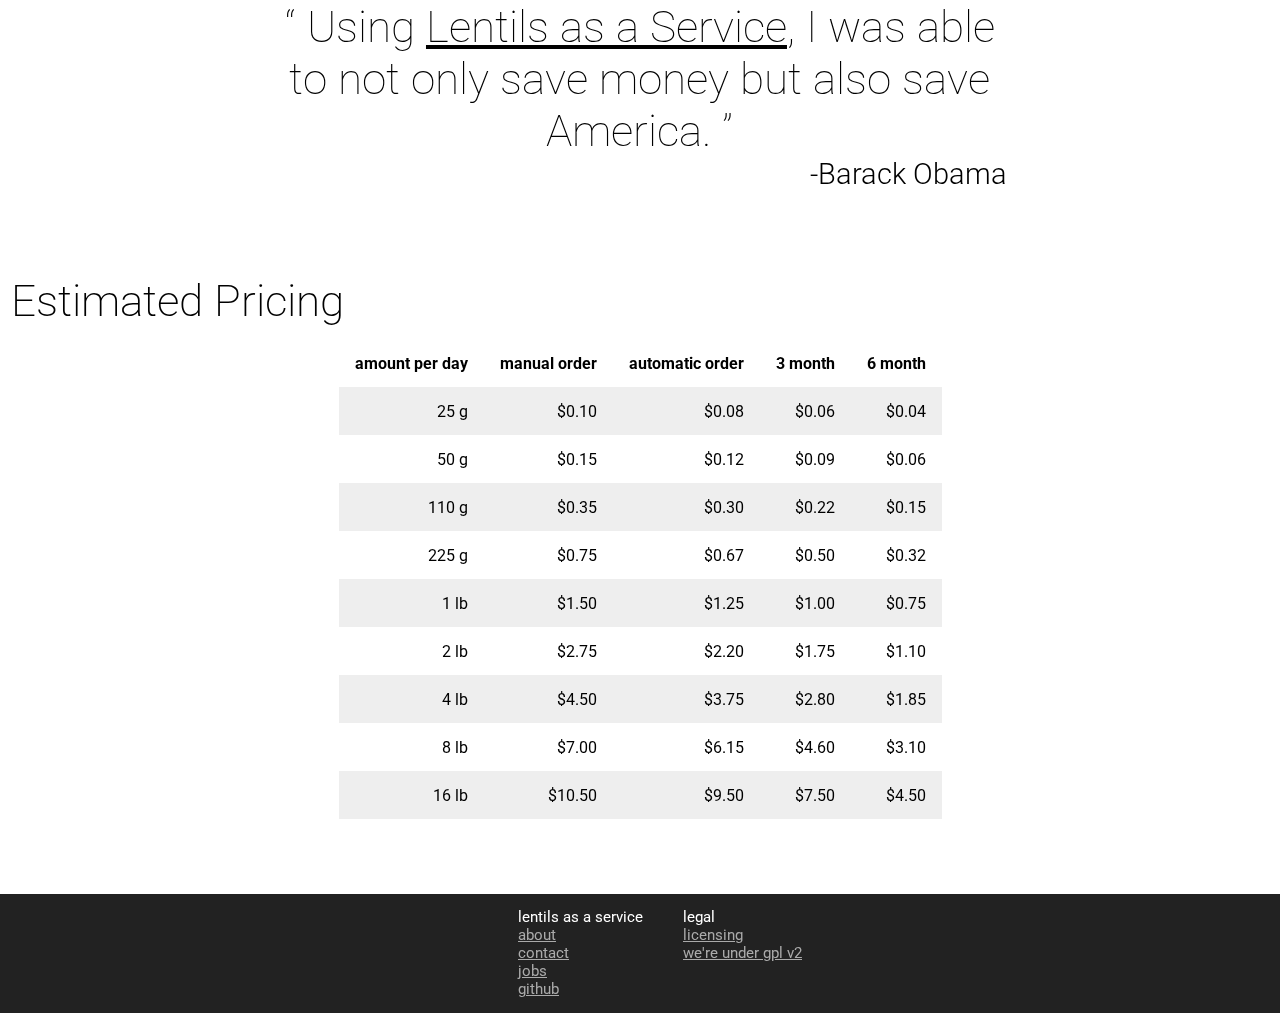
==== commit 86eb7ccb: "didn't really need both" ====
--- a/mockups/index.html
+++ b/mockups/index.html
@@ -163,8 +163,7 @@
         </ul>
         <ul>
             legal
-            <li><a href="/legal#icon">icon licensing</a></li>
-            <li><a href="/legal#content">content licensing</a></li>
+            <li><a href="/legal">licensing</a></li>
             <li><a href="https://github.com/turbio/lentils-as-a-service/blob/master/LICENSE">we're under gpl v2</a></li>
             <li></li>
         </ul>
--- a/mockups/style.css
+++ b/mockups/style.css
@@ -133,7 +133,7 @@
     position: relative;
     width: 100%;
     display: flex;
-    /* justify-content: space-around; */
+    justify-content: space-around;
     flex-wrap: wrap;
     padding-top: 4em;
     padding-bottom: 4em;
@@ -288,4 +288,11 @@
     border: 0;
     background: rgba(0, 0, 0, .5);
     height: 1px;
+}
+
+.liscence-text{
+    font-family: monospace;
+    font-size: .5em;
+    background: white;
+    padding: 1em;
 }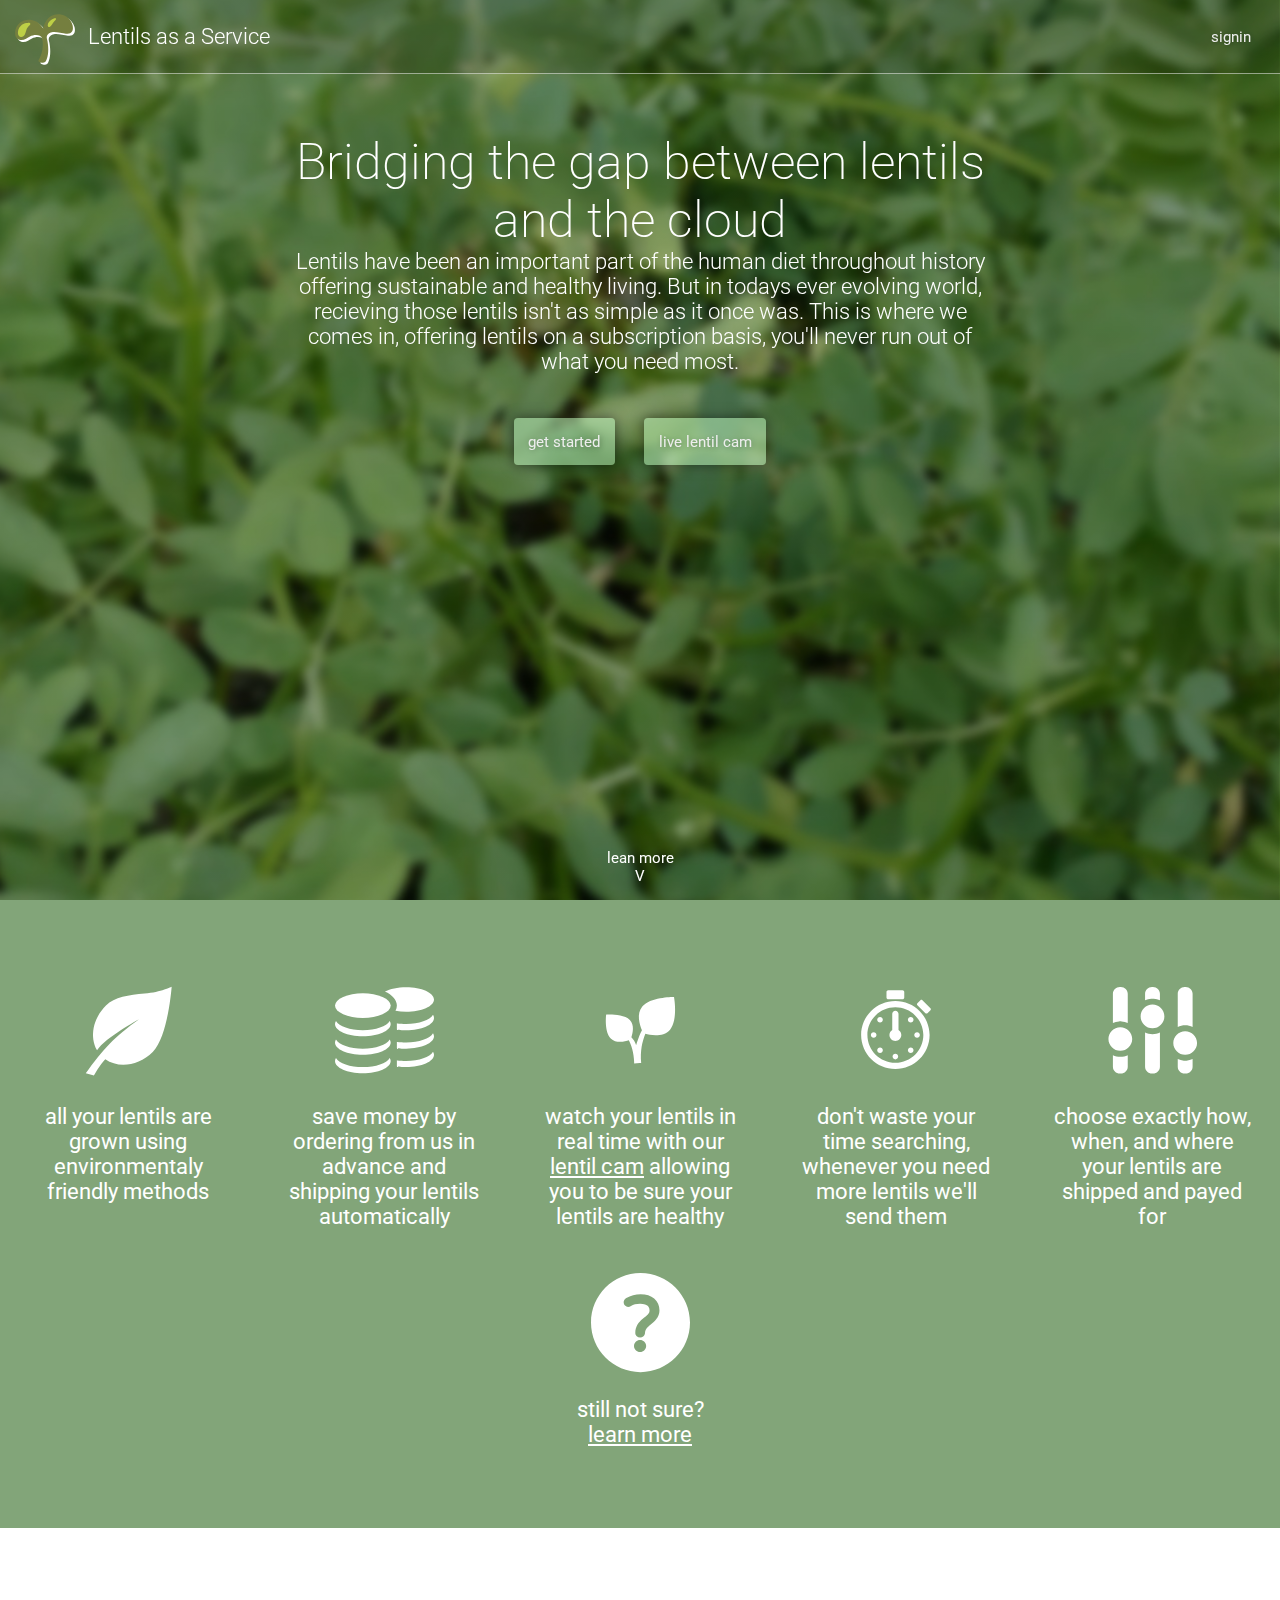
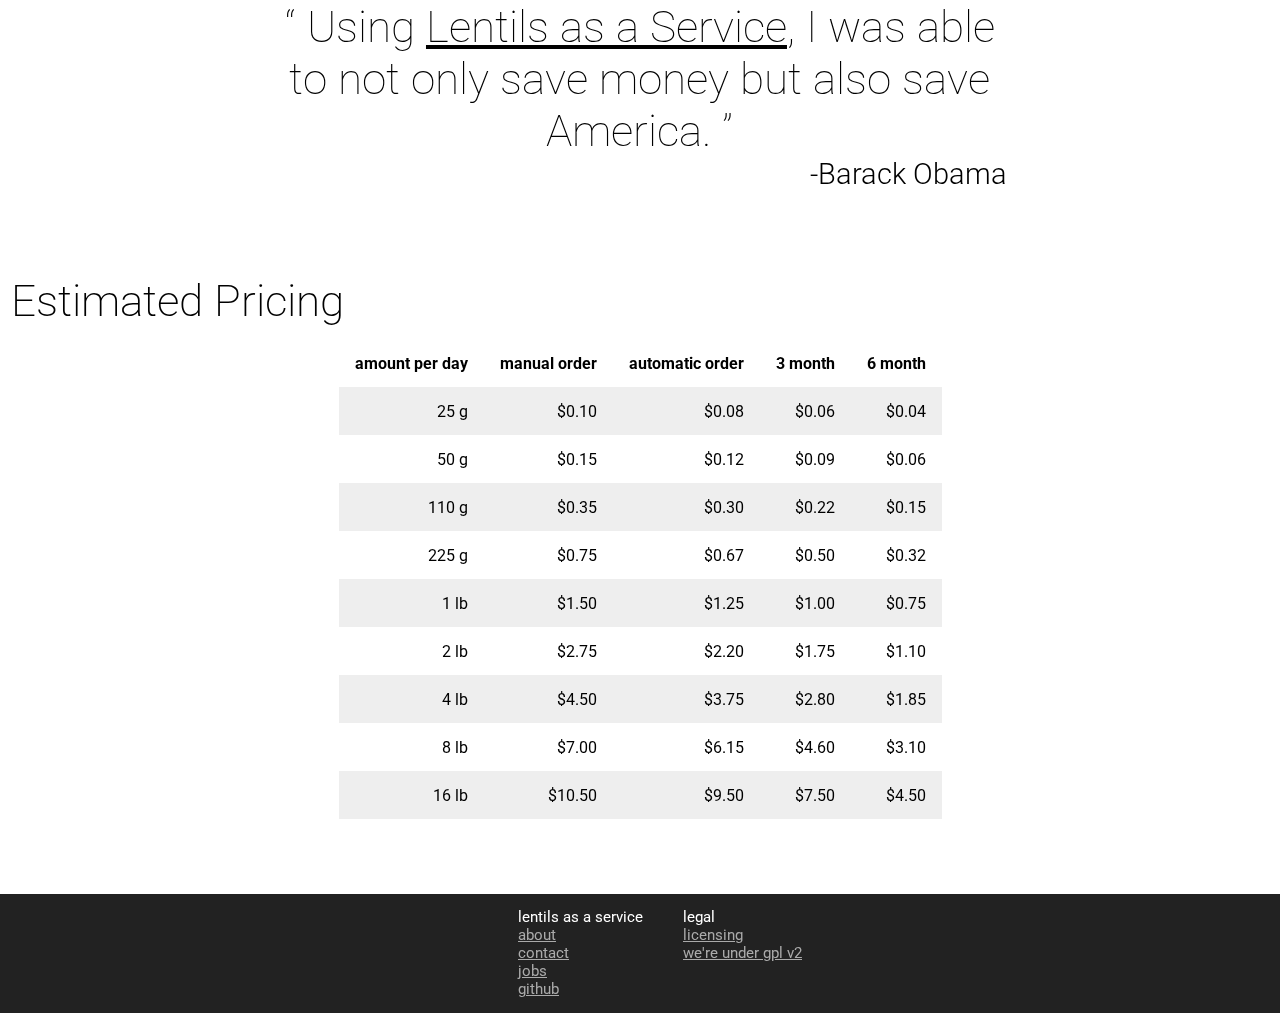
==== commit cff07db7: "fuck brackets and it's shitty formatting" ====
--- a/mockups/index.html
+++ b/mockups/index.html
@@ -2,28 +2,29 @@
 <head>
 	<title>lentils as a service</title>
 	<link rel="stylesheet" type="text/css" href="style.css">
-    <meta content='width=device-width, initial-scale=1.0, maximum-scale=1.0, user-scalable=0' name='viewport'/>
+	<meta content='width=device-width, initial-scale=1.0, maximum-scale=1.0, user-scalable=0' name='viewport'/>
 	<script src='http://127.0.0.1:9001/js/socket.js'></script>
-   <link href='https://fonts.googleapis.com/css?family=Roboto:400,300,100' rel='stylesheet' type='text/css'>
+	<link href='https://fonts.googleapis.com/css?family=Roboto:400,300,100' rel='stylesheet' type='text/css'>
+	<script src='http://127.0.0.1:9001/js/socket.js'></script>
 </head>
 <body>
-    <div class="background-image"></div>
+	<div class="background-image"></div>
 	<div id="top-section">
-        <a name="top"></a>
+		<a name="top"></a>
 		<div id="title-bar">
 			<img src="logo.svg" id="title-bar-logo"/>
 			<div id="title-bar-text">Lentils as a Service</div>
-            <a href="/signup" class="link-button button-clear right-button">signin</a>
+			<a href="/signup" class="link-button button-clear right-button">signin</a>
 		</div>
 		<div id="mission-statement" class="centered-statement">Bridging the gap between lentils and the cloud</div>
 		<div id="sub-mission-statement" class="centered-statement right-button">
-            Lentils have been an important part of the human diet throughout history offering sustainable and healthy living.
-            But in todays ever evolving world, recieving those lentils isn't as simple as it once was. This is where we comes in,
-            offering lentils on a subscription basis, you'll never run out of what you need most.
-        </div>
+			Lentils have been an important part of the human diet throughout history offering sustainable and healthy living.
+			But in todays ever evolving world, recieving those lentils isn't as simple as it once was. This is where we comes in,
+			offering lentils on a subscription basis, you'll never run out of what you need most.
+		</div>
 		<div class="centered-button-wrapper">
 			<a href="/signup" class="link-button">get started</a>
-            <a href="/signup" class="link-button">live lentil cam</a>
+			<a href="/signup" class="link-button">live lentil cam</a>
 		</div>
 		<div id="more-info-indicator">
 			<a href="#more" class="plain-link">
@@ -31,142 +32,142 @@
 			</a>
 		</div>
 	</div>
-    <a name="more"></a>
-    <div id="more-info" class="page-section">
-        <div class="info-item">
-            <img src="leaf.svg" class="info-item-icon"/>
-            <div>
-                all your lentils are grown using environmentaly friendly methods
-            </div>
-        </div>
-        <div class="info-item">
-            <img src="money.svg" class="info-item-icon"/>
-            <div>save money by ordering from us in advance and shipping your lentils automatically</div>
-        </div>
-        <div class="info-item">
-            <img src="sprout.svg" class="info-item-icon"/>
-            <div>
-                watch your lentils in real time with our
-                <a href="cam">lentil cam</a> allowing you to be sure your lentils are healthy
-            </div>
-        </div>
-        <div class="info-item">
-            <img src="time.svg" class="info-item-icon"/>
-            <div>
-                don't waste your time searching, whenever you need more lentils we'll send them
-            </div>
-        </div>
-         <div class="info-item">
-            <img src="options.svg" class="info-item-icon"/>
-            <div>
-                choose exactly how, when, and where your lentils are shipped and payed for 
-            </div>
-        </div>
-        <div class="info-item">
-            <img src="more.svg" class="info-item-icon"/>
-            <div>
-                still not sure?<br/><a href="/about">learn more</a>
-            </div>
-        </div>
-    </div>
-    <div id="page-quote" class="page-section">
-        <div class="quote">
-            <div class="quote-text">
-                Using <a href="#top">Lentils as a Service</a>,  I was able to not only save money
-                but also save America.
-            </div>
-            <div class="quote-attrib">Barack Obama</div>
-        </div>
-    </div>
-    <div id="page-pricing" class="page-section">
-        <div class="page-section-title">Estimated Pricing</div>
-        <table>
-            <tr>
-                <th>amount per day</th>
-                <th>manual order</th>
-                <th>automatic order</th>
-                <th>3 month</th>
-                <th>6 month</th>
-            </tr>
-            <tr>
-                <td>25 g</td>
-                <td>$0.10</td>
-                <td>$0.08</td>
-                <td>$0.06</td>
-                <td>$0.04</td>
-            </tr>
-            <tr>
-                <td>50 g</td>
-                <td>$0.15</td>
-                <td>$0.12</td>
-                <td>$0.09</td>
-                <td>$0.06</td>
-            </tr>
-             <tr>
-                <td>110 g</td>
-                <td>$0.35</td>
-                <td>$0.30</td>
-                <td>$0.22</td>
-                <td>$0.15</td>
-            </tr>
-            <tr>
-                <td>225 g</td>
-                <td>$0.75</td>
-                <td>$0.67</td>
-                <td>$0.50</td>
-                <td>$0.32</td>
-            </tr>
-            <tr>
-                <td>1 lb</td>
-                <td>$1.50</td>
-                <td>$1.25</td>
-                <td>$1.00</td>
-                <td>$0.75</td>
-            </tr>
-            <tr>
-                <td>2 lb</td>
-                <td>$2.75</td>
-                <td>$2.20</td>
-                <td>$1.75</td>
-                <td>$1.10</td>
-            </tr>
-            <tr>
-                <td>4 lb</td>
-                <td>$4.50</td>
-                <td>$3.75</td>
-                <td>$2.80</td>
-                <td>$1.85</td>
-            </tr>
-            <tr>
-                <td>8 lb</td>
-                <td>$7.00</td>
-                <td>$6.15</td>
-                <td>$4.60</td>
-                <td>$3.10</td>
-            </tr>
-             <tr>
-                <td>16 lb</td>
-                <td>$10.50</td>
-                <td>$9.50</td>
-                <td>$7.50</td>
-                <td>$4.50</td>
-            </tr>
-        </table>
-    </div>
-    <div id="footer">
-        <ul>
-            lentils as a service
-            <li><a href="/about">about</a></li>
-            <li><a href="mailto:contact@lentilsasaservice.com">contact</a></li>
-            <li><a href="/jobs">jobs</a></li>
-            <li><a href="https://github.com/turbio/lentils-as-a-service">github</a></li>
-        </ul>
-        <ul>
-            legal
-            <li><a href="/legal">licensing</a></li>
-            <li><a href="https://github.com/turbio/lentils-as-a-service/blob/master/LICENSE">we're under gpl v2</a></li>
-            <li></li>
-        </ul>
-    </div>
+	<a name="more"></a>
+	<div id="more-info" class="page-section">
+		<div class="info-item">
+			<img src="leaf.svg" class="info-item-icon"/>
+			<div>
+				all your lentils are grown using environmentaly friendly methods
+			</div>
+		</div>
+		<div class="info-item">
+			<img src="money.svg" class="info-item-icon"/>
+			<div>save money by ordering from us in advance and shipping your lentils automatically</div>
+		</div>
+		<div class="info-item">
+			<img src="sprout.svg" class="info-item-icon"/>
+			<div>
+				watch your lentils in real time with our
+				<a href="cam">lentil cam</a> allowing you to be sure your lentils are healthy
+			</div>
+		</div>
+		<div class="info-item">
+			<img src="time.svg" class="info-item-icon"/>
+			<div>
+				don't waste your time searching, whenever you need more lentils we'll send them
+			</div>
+		</div>
+		<div class="info-item">
+			<img src="options.svg" class="info-item-icon"/>
+			<div>
+				choose exactly how, when, and where your lentils are shipped and payed for
+			</div>
+		</div>
+		<div class="info-item">
+			<img src="more.svg" class="info-item-icon"/>
+			<div>
+				still not sure?<br/><a href="/about">learn more</a>
+			</div>
+		</div>
+	</div>
+	<div id="page-quote" class="page-section">
+		<div class="quote">
+			<div class="quote-text">
+				Using <a href="#top">Lentils as a Service</a>,  I was able to not only save money
+				but also save America.
+			</div>
+			<div class="quote-attrib">Barack Obama</div>
+		</div>
+	</div>
+	<div id="page-pricing" class="page-section">
+		<div class="page-section-title">Estimated Pricing</div>
+		<table>
+			<tr>
+				<th>amount per day</th>
+				<th>manual order</th>
+				<th>automatic order</th>
+				<th>3 month</th>
+				<th>6 month</th>
+			</tr>
+			<tr>
+				<td>25 g</td>
+				<td>$0.10</td>
+				<td>$0.08</td>
+				<td>$0.06</td>
+				<td>$0.04</td>
+			</tr>
+			<tr>
+				<td>50 g</td>
+				<td>$0.15</td>
+				<td>$0.12</td>
+				<td>$0.09</td>
+				<td>$0.06</td>
+			</tr>
+			<tr>
+				<td>110 g</td>
+				<td>$0.35</td>
+				<td>$0.30</td>
+				<td>$0.22</td>
+				<td>$0.15</td>
+			</tr>
+			<tr>
+				<td>225 g</td>
+				<td>$0.75</td>
+				<td>$0.67</td>
+				<td>$0.50</td>
+				<td>$0.32</td>
+			</tr>
+			<tr>
+				<td>1 lb</td>
+				<td>$1.50</td>
+				<td>$1.25</td>
+				<td>$1.00</td>
+				<td>$0.75</td>
+			</tr>
+			<tr>
+				<td>2 lb</td>
+				<td>$2.75</td>
+				<td>$2.20</td>
+				<td>$1.75</td>
+				<td>$1.10</td>
+			</tr>
+			<tr>
+				<td>4 lb</td>
+				<td>$4.50</td>
+				<td>$3.75</td>
+				<td>$2.80</td>
+				<td>$1.85</td>
+			</tr>
+			<tr>
+				<td>8 lb</td>
+				<td>$7.00</td>
+				<td>$6.15</td>
+				<td>$4.60</td>
+				<td>$3.10</td>
+			</tr>
+			<tr>
+				<td>16 lb</td>
+				<td>$10.50</td>
+				<td>$9.50</td>
+				<td>$7.50</td>
+				<td>$4.50</td>
+			</tr>
+		</table>
+	</div>
+	<div id="footer">
+		<ul>
+			lentils as a service
+			<li><a href="/about">about</a></li>
+			<li><a href="mailto:contact@lentilsasaservice.com">contact</a></li>
+			<li><a href="/jobs">jobs</a></li>
+			<li><a href="https://github.com/turbio/lentils-as-a-service">github</a></li>
+		</ul>
+		<ul>
+			legal
+			<li><a href="/legal">licensing</a></li>
+			<li><a href="https://github.com/turbio/lentils-as-a-service/blob/master/LICENSE">we're under gpl v2</a></li>
+			<li></li>
+		</ul>
+	</div>
 </body>
 </html>
--- a/mockups/style.css
+++ b/mockups/style.css
@@ -34,7 +34,8 @@
 }
 
 #title-bar-text{
-    font-size: 2em;
+    font-size: 1.5em;
+    font-weight: 300;
     color: #fff;
 }
 
@@ -295,4 +296,166 @@
     font-size: .5em;
     background: white;
     padding: 1em;
+}
+
+#lentil-cam{
+    width: 100%;
+    height: 480px;
+    background: black;
+    color: white;
+}
+
+#lentil-cam-controls{
+    text-align: center;
+}
+
+.lentil-cam-control-button{
+    border: 0;
+    font-size: 1.5em;
+}
+
+.plain-input{
+    margin: .5em;
+    padding: .25em;
+    border: none;
+    border-radius: 3px;
+    border-color: rgba(0, 0, 0, .5);
+    font-size: 1em;
+    background: #fff;
+    box-shadow: 2px 2px 3px rgba(0, 0, 0, .5);
+    
+    transition: background .3s;
+}
+
+.plain-input:hover{
+    background: #f8f8f8;
+}
+
+.account-error{
+    padding: .5em;
+    border-style: none;
+    border-radius: 5px;
+    background: rgba(255, 177, 0, 0.78);
+    border-color: rgba(255, 245, 0, 0.91);
+}
+
+.account-error:before{
+    content: "error: ";
+}
+
+#title-bar.dashify{
+    background: #fff;
+    color: black;
+    border-color: rgba(0, 0, 0, 0.125); 
+}
+
+#title-bar-text.dashify{
+    color: #000;
+}
+
+.dashify{
+    color: #aaa;
+}
+
+.dashify.link-button{
+    color: #444;
+}
+
+.dashify.link-button:hover{
+    background: rgba(0, 0, 0, .1);
+}
+
+.dash-background{
+    top: 0;
+    bottom: 0;
+    left: -1em;
+    right: 0em;
+    bottom: -1em;
+    position: fixed;
+    z-index: -1;
+    background: #f8f8f8;
+}
+
+.lentil-bar{
+    height: 3em;
+    width: 100%;
+    background: grey;
+    position: relative;
+    border-radius: 5px;
+    /*background-image: url(bg02.jpg);*/
+    background-size: 100%;
+    box-shadow: 0px 0px 5px rgba(0, 0, 0, .5) inset;
+    background: #eee;
+}
+
+.lentil-progress{
+    border-radius: 5px;
+    border-right-color: rgba(0, 0, 0, .25);
+    border-right-style: solid;
+     border-right-width: 2px;
+    
+    display: flex;
+    justify-content: center;
+    align-items: center;
+    color: #fff;
+    text-shadow: 0px 0px 5px #000;
+    box-shadow: 0px 0px 5px rgba(0, 0, 0, .25);
+    background-image: url(bg_blur05.jpg);
+    background-size: 200%;
+    position: absolute;
+    top: 0;
+    bottom: 0;
+}
+
+.cashout-button{
+    position: absolute;
+    right: 0;
+    top: 0;
+    bottom: 0;
+    background: rgba(0, 0, 0, .5);
+    border: none;
+    margin: .5em;
+    color: #fff;
+    cursor: pointer;
+    border-radius: 3px;
+    box-shadow: 1px 1px 5px #000;
+    font-size: 1em;
+}
+
+.article-button{
+    margin-left: auto;
+}
+
+.order-item{
+    font-family: monospace;
+    font-size: .7em;
+    background: white;
+    padding: 1em;
+    display: inline-block;
+    width: 80%;
+    margin: .5em;
+}
+
+.order-item:before{
+    content: "\2192";
+}
+
+.order-amount-calc{
+    display: inline-block;
+    padding: 0.25em;
+    border-radius: 5px;
+}
+
+.order-amount-positive{
+    background: #73ff52;
+}
+.order-amount-positive:before{
+    content: "-";
+}
+
+.order-amount-negative{
+    background: #ff5252;
+}
+.order-amount-negative:before{
+    content: "+";
 }